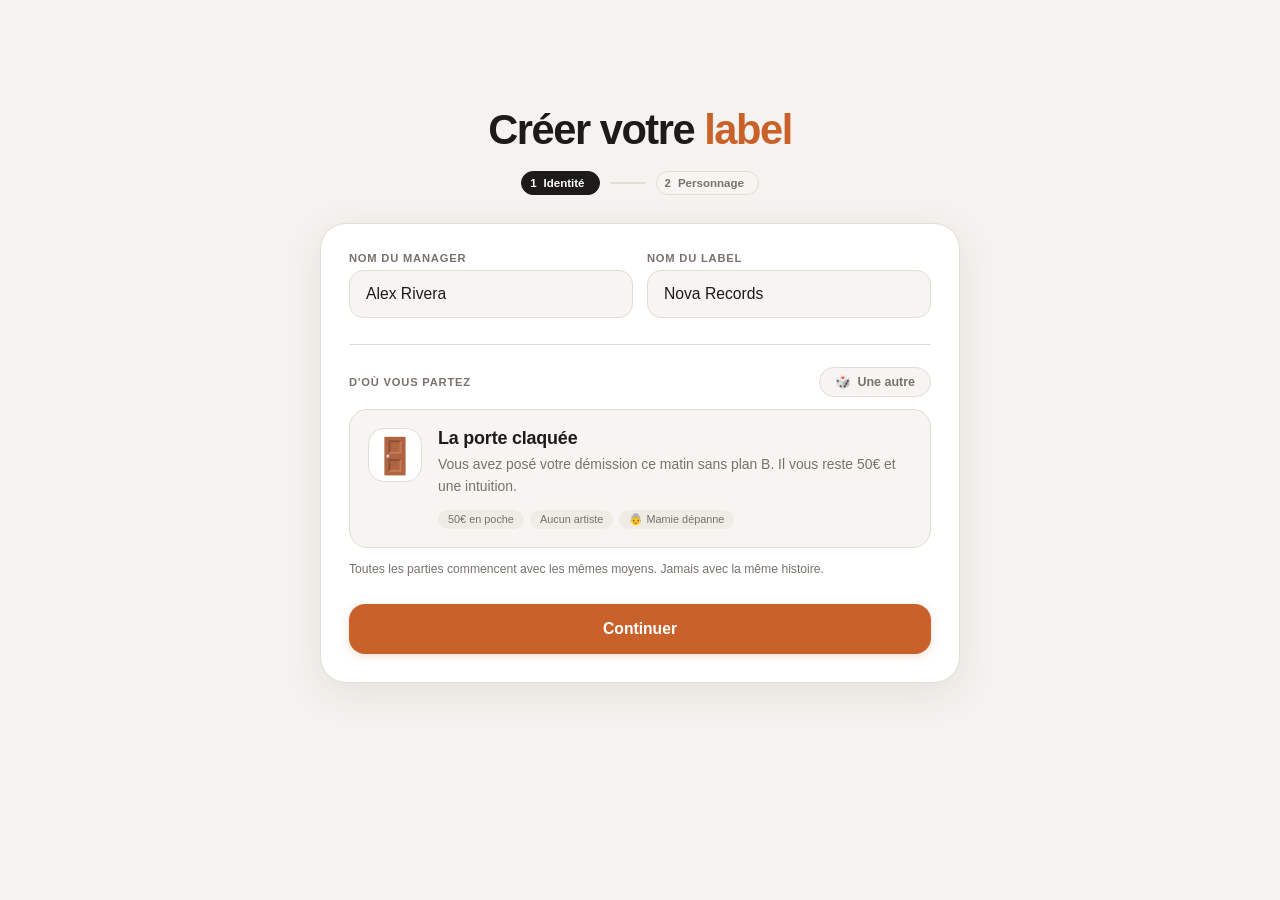
==== _shot.html @ ffe0081c "Melody Tycoon V0.9 - roguelite narratif" ====
<!DOCTYPE html>
<html lang="fr">
<head>
<meta charset="UTF-8">
<title>Melody Tycoon — capture</title>
<link rel="stylesheet" href="style.css">
</head>
<body>
<div id="app"></div>
<div class="roll-bg" id="rollBg"><div class="roll-card"><div class="roll-label" id="rollLabel"></div><div class="roll-emoji" id="rollEmoji"></div><div class="roll-result" id="rollResult"></div></div></div>
<script type="module">
/* Page utilitaire de capture d'ecran : ?s=profile / ?s=look / ?s=game / ?s=home,
   &theme=light|dark, &open=profilePanel|mamiePanel (ouvre une pop-up une
   fois la partie lancee). Sert uniquement a regarder le rendu, pas au jeu. */
const q = new URLSearchParams(location.search);
const { initData } = await import("./js/data.js");
const S = await import("./js/state.js");
const R = await import("./js/render.js");
const { initDispatch } = await import("./js/dispatch.js");
await initData();
S.resetState(); S.patchState();
initDispatch();
S.state.ui.themeMode = q.get("theme") || "light";
S.state.managerName = q.get("m") || "Alex Rivera";
S.state.label = q.get("l") || "Nova Records";
const ecran = q.get("s") || "profile";
if(ecran === "game"){
  S.state.startId = "zero";
  S.startGame();
}
else S.state.screen = ecran;

if(q.get("mandat")){
  const M = await import("./js/engine/mandate.js");
  S.state.chapter = 5;
  M.ouvrirMandat(q.get("mandat"));
}
const open = q.get("open");
if(open === "profilePanel") S.state.profilePanelOpen = true;
if(open === "mamiePanel") S.state.mamie.panelOpen = true;

R.safeRender();

/* Le rendu est asynchrone (imports + fetch des JSON), donc une capture
   directe part avant qu'il y ait quoi que ce soit à l'écran. On écrit
   plutôt un instantané statique, que l'on capture ensuite tranquillement. */
const theme = q.get("theme") || "light";
const snap = `<!DOCTYPE html><html lang="fr" data-theme="${theme}"><head><meta charset="UTF-8">
<title>capture</title><link rel="stylesheet" href="style.css"></head><body>
${document.getElementById("app").outerHTML}
</body></html>`;
fetch("/snap?name=" + encodeURIComponent(q.get("n") || (ecran + "_" + theme)),
      {method:"POST", body:snap});
</script>
</body>
</html>
---- style.css ----
/* ============================================================
   MELODY TYCOON — DA crème et gris, typo nette, grands arrondis.
   Le mode clair est la base : c'est lui la référence visuelle. Le
   mode sombre en est dérivé (mêmes rôles, mêmes contrastes), pas
   l'inverse.

   Trois états de thème :
   - aucun attribut sur <html>  → suit la préférence système
   - data-theme="light"         → clair forcé
   - data-theme="dark"          → sombre forcé
   Chaque couleur est définie une première fois sur :root nu, donc
   aucune ne dépend uniquement d'un bloc média.
============================================================ */
:root{
  --bg:#f5f3ef;--bg2:#eceae4;--panel:#ffffff;--panel2:#f7f5f1;
  --accent:#c9622a;--accent2:#e08a4e;
  --text:#1d1b19;--sub:#77726c;--border:#e2ded6;
  --good:#2f7d4f;--bad:#c0392b;--warn:#b07407;--pve:#7c4fbd;
  --chip:#efece6;--shadow:rgba(60,50,40,.09);--on-accent:#ffffff;
  --radius:18px;--radius-sm:12px;--radius-lg:26px;
}

/* Sombre dérivé de la même palette : mêmes rôles, contrastes inversés. */
@media (prefers-color-scheme: dark){
  :root:not([data-theme="light"]){
    --bg:#141311;--bg2:#1b1a17;--panel:#201e1b;--panel2:#282521;
    --accent:#e0854a;--accent2:#f0a877;
    --text:#f2efe9;--sub:#a39c93;--border:#37332e;
    --good:#5cc98a;--bad:#f0736a;--warn:#e0a94a;--pve:#b18ae0;
    --chip:#2c2925;--shadow:rgba(0,0,0,.45);--on-accent:#1a1512;
  }
}
/* Bascule manuelle : elle doit gagner dans les deux sens. */
:root[data-theme="dark"]{
  --bg:#141311;--bg2:#1b1a17;--panel:#201e1b;--panel2:#282521;
  --accent:#e0854a;--accent2:#f0a877;
  --text:#f2efe9;--sub:#a39c93;--border:#37332e;
  --good:#5cc98a;--bad:#f0736a;--warn:#e0a94a;--pve:#b18ae0;
  --chip:#2c2925;--shadow:rgba(0,0,0,.45);--on-accent:#1a1512;
}

*{margin:0;padding:0;box-sizing:border-box}
body{
  font-family:-apple-system,BlinkMacSystemFont,"SF Pro Text","Segoe UI",Roboto,Helvetica,Arial,sans-serif;
  -webkit-font-smoothing:antialiased;
  background:var(--bg);
  color:var(--text);min-height:100vh;transition:background .25s,color .25s;
}
#app{max-width:1320px;margin:0 auto;padding:18px;padding-bottom:100px}

@keyframes cardIn{from{opacity:0;transform:translateY(8px)}to{opacity:1;transform:translateY(0)}}
.card{background:var(--panel);border:1px solid var(--border);border-radius:var(--radius);padding:18px;box-shadow:0 4px 18px var(--shadow);animation:cardIn .3s ease}
.center{min-height:92vh;display:flex;flex-direction:column;align-items:center;justify-content:center;gap:16px;text-align:center;position:relative;overflow:hidden}
@keyframes floatNote{0%{transform:translateY(0) rotate(0deg);opacity:.16}50%{opacity:.28}100%{transform:translateY(-120vh) rotate(25deg);opacity:0}}
.float-note{position:absolute;bottom:-10%;font-size:2.4rem;opacity:.18;animation:floatNote linear infinite;pointer-events:none;filter:blur(.2px)}
@keyframes titleGlow{0%,100%{filter:drop-shadow(0 0 8px color-mix(in srgb,var(--accent) 40%,transparent))}50%{filter:drop-shadow(0 0 22px color-mix(in srgb,var(--accent) 60%,transparent))}}
.bigtitle{font-size:3rem;font-weight:800;letter-spacing:-.04em;animation:titleGlow 3.2s ease-in-out infinite}
.bigtitle span{color:var(--accent)}
.subtitle{color:var(--sub);max-width:640px;line-height:1.5;font-size:1.02rem}
.row{display:flex;gap:10px;flex-wrap:wrap;align-items:center}
.spread{display:flex;justify-content:space-between;align-items:center;gap:10px;flex-wrap:wrap}
.grid{display:grid;gap:12px}
.g2{grid-template-columns:repeat(auto-fit,minmax(300px,1fr))}
.g3{grid-template-columns:repeat(auto-fit,minmax(220px,1fr))}
.g4{grid-template-columns:repeat(auto-fit,minmax(160px,1fr))}
h2{font-size:1.05rem;margin-bottom:10px;font-weight:800;letter-spacing:-.01em}
h3{font-size:.76rem;color:var(--sub);text-transform:uppercase;letter-spacing:.08em;margin-bottom:6px;font-weight:700}
.muted{color:var(--sub)}
.small{font-size:.82rem}
.tiny{font-size:.7rem}
.good{color:var(--good)}
.bad{color:var(--bad)}
.warn{color:var(--warn)}
.accent{color:var(--accent)}

button{font:inherit;cursor:pointer;border:1px solid var(--border);background:var(--panel2);color:var(--text);border-radius:999px;padding:10px 16px;font-weight:700;transition:transform .12s,background .15s,border-color .15s,box-shadow .15s}
button:hover:not(:disabled){transform:translateY(-1px);border-color:color-mix(in srgb,var(--accent) 50%,var(--border))}
button:active:not(:disabled){transform:translateY(0) scale(.96)}
button:disabled{opacity:.38;cursor:not-allowed}
button.primary{background:var(--accent);border-color:transparent;color:var(--on-accent);box-shadow:0 2px 8px color-mix(in srgb,var(--accent) 22%,transparent)}
button.primary:hover:not(:disabled){background:color-mix(in srgb,var(--accent) 88%,var(--text));box-shadow:0 4px 14px color-mix(in srgb,var(--accent) 28%,transparent)}
button.ghost{background:transparent}
button.danger{background:transparent;border-color:var(--bad);color:var(--bad)}
button.pve{background:var(--pve);border-color:transparent;color:#fff}
button.selected{outline:2px solid var(--accent)}
input[type=text],input[type=number],input[type=file],select{width:100%;padding:11px 14px;border-radius:var(--radius-sm);border:1px solid var(--border);background:var(--panel2);color:var(--text);font:inherit}
input[type=text]:focus,input[type=number]:focus,select:focus{outline:2px solid var(--accent)}

/* HUD — vitales du personnage, pas une ligne de tableur */
.hud{display:flex;justify-content:space-between;gap:10px;flex-wrap:wrap;align-items:center;background:var(--panel);border:1px solid var(--border);border-radius:var(--radius);padding:14px 18px;margin-bottom:14px;box-shadow:0 4px 18px var(--shadow)}
.brand{font-weight:900;letter-spacing:-.02em;font-size:1.1rem}
.brand span{color:var(--accent)}
.tier-badge{display:inline-flex;align-items:center;gap:4px;font-size:.7rem;font-weight:800;padding:4px 11px;border-radius:999px;background:color-mix(in srgb,var(--accent) 18%,transparent);color:var(--accent);border:1px solid color-mix(in srgb,var(--accent) 38%,transparent)}
.stats{display:flex;gap:8px;flex-wrap:wrap}
.stat{background:var(--chip);border:1px solid var(--border);border-radius:var(--radius-sm);padding:7px 12px;min-width:80px;transition:transform .15s}
.stat:hover{transform:translateY(-2px)}
.stat .l{font-size:.6rem;color:var(--sub);text-transform:uppercase;letter-spacing:.03em}
.stat .v{font-weight:800;font-size:.94rem}
.hud-alert{background:var(--bad);color:#fff;border:none;padding:7px 12px;border-radius:999px;font-weight:700;animation:pulse 1.6s infinite}
@keyframes pulse{0%,100%{opacity:1}50%{opacity:.62}}
.stat-delta{display:inline-block;font-size:.68rem;font-weight:800;margin-left:4px;animation:deltaPop 2.2s ease forwards}
.stat-delta.good{color:var(--good)}
.stat-delta.bad{color:var(--bad)}
@keyframes deltaPop{0%{opacity:0;transform:translateY(3px)}12%{opacity:1;transform:translateY(0)}75%{opacity:1}100%{opacity:0;transform:translateY(-6px)}}

/* Navigation instinctive : grosses icônes, peu d'entrées */
.subnav{display:flex;gap:6px;flex-wrap:wrap;margin-bottom:12px}
.subnav button{border-radius:999px;padding:7px 14px;font-size:.82rem;position:relative}
.subnav button.active{background:var(--accent);color:var(--on-accent);border-color:transparent}
.badge{position:absolute;top:-5px;right:-5px;background:var(--bad);color:#fff;border-radius:999px;font-size:.6rem;padding:2px 5px;font-weight:800}

.opt{background:var(--panel2);border:1px solid var(--border);border-radius:var(--radius-sm);padding:12px;text-align:left;cursor:pointer;transition:transform .12s,border-color .15s,background .15s}
.opt:hover:not(.locked){transform:translateY(-2px)}
@keyframes optSelectPop{0%{transform:scale(1)}40%{transform:scale(1.035)}100%{transform:scale(1)}}
.opt.selected{animation:optSelectPop .22s ease}
.opt .n{font-weight:700;font-size:.86rem}
.opt .d{font-size:.72rem;color:var(--sub);margin-top:3px}
.opt.selected{border-color:var(--accent);background:color-mix(in srgb,var(--accent) 10%,var(--panel2))}
.opt.locked{opacity:.4;cursor:not-allowed}
.opt-featured{border:2px solid var(--accent);animation:glow 2.4s infinite}

/* Impact preview chips — cœur de la "règle d'or" : pourquoi ce choix change quoi */
.impacts{display:flex;gap:5px;flex-wrap:wrap;margin-top:5px}
.impact-chip{font-size:.64rem;font-weight:800;padding:2px 8px;border-radius:999px;background:var(--chip)}
.impact-chip.pos{color:var(--good)}
.impact-chip.neg{color:var(--bad)}
.impact-chip.risk{color:var(--warn)}

.artist-card{background:var(--panel);border:1px solid var(--border);border-radius:var(--radius-sm);padding:14px;cursor:pointer;transition:.15s}
.artist-card:hover{transform:translateY(-2px);border-color:var(--accent)}
.bar{height:7px;background:var(--chip);border-radius:99px;overflow:hidden;margin-top:3px}
.bar i{display:block;height:100%;background:linear-gradient(90deg,var(--accent),var(--accent2))}
.bar.xp i{background:linear-gradient(90deg,var(--good),var(--accent))}
.bar.moral i{background:linear-gradient(90deg,var(--bad),var(--warn),var(--good))}
.tag{display:inline-block;font-size:.62rem;font-weight:800;padding:2px 8px;border-radius:999px}
.tag.espoir{background:color-mix(in srgb,var(--warn) 18%,transparent);color:var(--warn)}
.tag.valeur{background:color-mix(in srgb,var(--good) 18%,transparent);color:var(--good)}
.tag.star{background:color-mix(in srgb,var(--accent) 18%,transparent);color:var(--accent)}
.pill{display:inline-block;font-size:.68rem;padding:3px 10px;border-radius:999px;background:var(--chip);color:var(--sub)}
.pill.good{color:var(--good)}
.pill.warn{color:var(--warn)}
.pill.bad{color:var(--bad)}
.log{display:flex;flex-direction:column;gap:6px;max-height:360px;overflow:auto}
.log-item{background:var(--panel2);border-left:3px solid var(--border);padding:9px 12px;border-radius:10px;font-size:.8rem}
.log-item.pos{border-color:var(--good)}
.log-item.neg{border-color:var(--bad)}
.log-item.info{border-color:var(--accent)}
.log-day{font-size:.66rem;font-weight:800;color:var(--sub);text-transform:uppercase;letter-spacing:.06em;margin-top:10px;padding-top:6px;border-top:1px dashed var(--border)}
.log-day:first-child{margin-top:0;padding-top:0;border-top:none}
.event{background:var(--panel);border:1px solid var(--border);border-radius:var(--radius-sm);padding:14px;margin-bottom:10px;position:relative;animation:evIn .22s}
@keyframes evIn{from{opacity:0;transform:translateY(8px)}to{opacity:1;transform:translateY(0)}}
.event.imp2{border-color:var(--warn);box-shadow:0 0 0 2px color-mix(in srgb,var(--warn) 14%,transparent)}
.event.imp3{border-color:var(--bad);animation:pulse 1.8s infinite}
.event .t{font-weight:800;margin-bottom:5px;font-size:1rem}
.event .choices{display:flex;flex-direction:column;gap:6px;margin-top:10px}
.event .choices button{text-align:left}
.ev-badge{position:absolute;top:-8px;right:10px;font-size:.62rem;font-weight:800;padding:3px 9px;border-radius:999px}
.ev-badge.normal{background:var(--accent);color:var(--on-accent)}
.ev-badge.important{background:var(--warn);color:var(--on-accent)}
.ev-badge.critical{background:var(--bad);color:#fff}

/* ============================================================
   L'ÉPISODE EN COURS — la pièce centrale de l'écran d'accueil.
   Un seul épisode affiché à la fois : c'est lui que le joueur lit,
   et c'est son choix qui fait avancer le temps d'un chapitre.
============================================================ */
.episode-card{background:var(--panel2);border:1px solid var(--border);border-radius:var(--radius);padding:18px;position:relative;animation:evIn .22s}
.episode-card.imp2{border-color:var(--warn);box-shadow:0 0 0 2px color-mix(in srgb,var(--warn) 14%,transparent)}
.episode-card.imp3{border-color:var(--bad);box-shadow:0 0 0 3px color-mix(in srgb,var(--bad) 16%,transparent)}
.episode-card.push{border:2px solid var(--accent)}
.episode-meta{display:flex;justify-content:space-between;align-items:center;gap:8px;flex-wrap:wrap;font-size:.74rem;font-weight:700;color:var(--sub);text-transform:uppercase;letter-spacing:.04em;margin-bottom:10px}
.episode-card .t{font-weight:800;font-size:1.14rem;line-height:1.3;margin-bottom:6px}
.episode-card .d{color:var(--sub);font-size:.9rem;line-height:1.5}
.episode-card .choices{display:flex;flex-direction:column;gap:8px;margin-top:14px}
.episode-choice{text-align:left;width:100%;padding:13px 16px;border-radius:999px;font-weight:600}

/* Bilan de fin de saison — l'épisode final, façon série. */
.season-modal{max-width:560px;text-align:left}
.season-modal-head{text-align:center;margin-bottom:16px}
.season-grid{display:grid;gap:8px;grid-template-columns:repeat(auto-fit,minmax(140px,1fr))}
.season-stat{background:var(--panel2);border:1px solid var(--border);border-radius:var(--radius-sm);padding:10px 12px}
.season-stat .l{font-size:.7rem;color:var(--sub);text-transform:uppercase;letter-spacing:.04em}
.season-stat .v{font-weight:800;font-size:1.05rem;margin-top:2px}
.gameover-screen .epilogue-icon{filter:grayscale(.3)}

/* Widget beatmakers — fenêtre compacte fermable en bas d'écran, côté gauche */
.beatmaker-drawer{position:fixed;left:16px;bottom:16px;width:280px;max-width:calc(100vw - 32px);background:var(--panel);border:1px solid var(--border);border-radius:var(--radius);box-shadow:0 8px 30px var(--shadow);z-index:70;animation:modalIn .2s ease;overflow:hidden}
.beatmaker-drawer-head{display:flex;justify-content:space-between;align-items:center;padding:10px 14px;font-weight:800;font-size:.82rem;cursor:pointer;background:var(--panel2);border-bottom:1px solid var(--border)}
.beatmaker-drawer-body{max-height:40vh;overflow-y:auto;padding:10px}
.beatmaker-row{background:var(--panel2);border:1px solid var(--border);border-radius:var(--radius-sm);padding:8px 10px;margin-bottom:6px}
.beatmaker-row:last-child{margin-bottom:0}
.beatmaker-reopen{position:fixed;left:16px;bottom:16px;z-index:70;background:var(--panel2);color:var(--text);border:1px solid var(--border);border-radius:999px;padding:11px 18px;font-weight:800;box-shadow:0 6px 20px var(--shadow);animation:reopenPop .25s ease}
@media(max-width:700px){.beatmaker-drawer{left:8px;right:8px;width:auto;bottom:78px}.beatmaker-reopen{left:8px;bottom:78px}}
@keyframes modalBgIn{from{opacity:0}to{opacity:1}}
@keyframes modalIn{from{opacity:0;transform:translateY(10px) scale(.97)}to{opacity:1;transform:translateY(0) scale(1)}}
.modal-bg{position:fixed;inset:0;background:rgba(10,5,10,.6);display:flex;align-items:center;justify-content:center;padding:18px;z-index:60;backdrop-filter:blur(3px);animation:modalBgIn .18s ease}
.modal{background:var(--panel);border:1px solid var(--border);border-radius:var(--radius-lg);max-width:680px;width:100%;max-height:86vh;overflow:auto;padding:22px;animation:modalIn .22s cubic-bezier(.2,.9,.3,1.2);box-shadow:0 12px 40px var(--shadow)}
.divider{height:1px;background:var(--border);margin:14px 0}
.flash-highlight{animation:flashH 1.1s ease 3}
@keyframes flashH{0%,100%{box-shadow:0 0 0 0 transparent}50%{box-shadow:0 0 0 5px color-mix(in srgb,var(--accent) 55%,transparent)}}
.roll-bg{position:fixed;inset:0;background:rgba(10,5,10,.8);display:none;align-items:center;justify-content:center;z-index:120;backdrop-filter:blur(4px)}
.roll-bg.show{display:flex;animation:modalBgIn .15s ease}
@keyframes rollCardIn{from{opacity:0;transform:scale(.85)}to{opacity:1;transform:scale(1)}}
.roll-card{background:var(--panel);border:1px solid var(--border);border-radius:var(--radius-lg);padding:32px 42px;text-align:center;width:340px;box-shadow:0 0 44px color-mix(in srgb,var(--accent) 30%,transparent);animation:rollCardIn .22s cubic-bezier(.2,.9,.3,1.3)}
.roll-label{color:var(--sub);font-size:.9rem;margin-bottom:10px;text-transform:uppercase;letter-spacing:.05em;font-weight:700}
.roll-emoji{font-size:4.2rem;line-height:1;margin:10px 0;display:inline-block}
@keyframes rollSpin{0%{transform:scale(1) rotate(0deg)}50%{transform:scale(1.15) rotate(8deg)}100%{transform:scale(1) rotate(0deg)}}
.roll-emoji.spin{animation:rollSpin .22s ease infinite}
@keyframes rollReveal{0%{transform:scale(.4) rotate(-10deg);opacity:0}60%{transform:scale(1.25) rotate(4deg);opacity:1}100%{transform:scale(1) rotate(0deg);opacity:1}}
.roll-emoji.reveal{animation:rollReveal .38s cubic-bezier(.2,.9,.3,1.4)}
.roll-emoji.reveal.good{filter:drop-shadow(0 0 16px color-mix(in srgb,var(--good) 70%,transparent))}
.roll-emoji.reveal.bad{filter:drop-shadow(0 0 16px color-mix(in srgb,var(--bad) 70%,transparent))}
.roll-result{font-weight:800;font-size:1.05rem;margin-top:8px;animation:cardIn .2s ease}
.roll-result.good{color:var(--good)}
.roll-result.bad{color:var(--bad)}
@keyframes glow{0%,100%{box-shadow:0 0 10px color-mix(in srgb,var(--accent) 22%,transparent)}50%{box-shadow:0 0 22px color-mix(in srgb,var(--accent) 48%,transparent)}}
.objective{display:flex;gap:8px;align-items:center;padding:8px 8px;border-radius:var(--radius-sm);cursor:pointer;font-size:.86rem}
.objective:hover{background:var(--panel2)}
.objective .check{width:18px;height:18px;border-radius:6px;border:1px solid var(--border);display:inline-flex;align-items:center;justify-content:center;font-size:.68rem}
.objective.done{opacity:.55;text-decoration:line-through}
.objective.done .check{background:var(--good);border-color:transparent;color:#fff}
.filter-pills{display:flex;gap:6px;flex-wrap:wrap;margin-bottom:10px}
.filter-pills button{border-radius:999px;padding:6px 12px;font-size:.72rem}
.filter-pills button.active{background:var(--accent);color:var(--on-accent);border-color:transparent}
.pager{display:flex;gap:4px;flex-wrap:wrap;align-items:center;justify-content:center;margin-top:12px}
.pager button{min-width:32px;padding:6px 9px;font-size:.74rem}
.pager button.active{background:var(--accent);color:var(--on-accent);border-color:transparent}
.pager-dots{color:var(--sub);font-size:.8rem;padding:0 2px}
.nego-phrase{font-style:italic;color:var(--accent);background:var(--panel2);border-left:3px solid var(--accent);padding:11px;border-radius:var(--radius-sm);margin:10px 0;font-size:.9rem}
.release-trend.up{color:var(--good)}
.release-trend.stable{color:var(--warn)}
.release-trend.down{color:var(--bad)}
.error-box{padding:20px;color:var(--bad);font-family:monospace;white-space:pre-wrap;font-size:.9rem}

/* Cashflow chart */
.cashchart{display:flex;flex-direction:column;margin-top:10px}
.cashchart-top{display:flex;align-items:flex-end;gap:3px;height:40px}
.cashchart-bot{display:flex;align-items:flex-start;gap:3px;height:40px}
.cashchart-mid{height:1px;background:var(--border);margin:2px 0}
.cashbar{flex:1;min-width:4px;border-radius:4px 4px 0 0}
.cashchart-bot .cashbar{border-radius:0 0 4px 4px}
.cashbar.good{background:var(--good)}
.cashbar.bad{background:var(--bad)}
.cashbar.empty{background:transparent}

/* PvE / Rivalité */
.locked-panel{text-align:center;padding:44px 20px;border:2px dashed var(--border);border-radius:var(--radius)}
.locked-panel .lockicon{font-size:2.6rem;margin-bottom:10px}
.progress-locks{display:flex;flex-direction:column;gap:8px;max-width:420px;margin:14px auto 0;text-align:left}
.lock-req{display:flex;justify-content:space-between;align-items:center;background:var(--panel2);border-radius:var(--radius-sm);padding:9px 13px;font-size:.82rem}
.lock-req .ok{color:var(--good);font-weight:800}
.lock-req .ko{color:var(--bad);font-weight:800}
.leaderboard{display:flex;flex-direction:column;gap:6px}
.lb-row{display:flex;align-items:center;gap:10px;background:var(--panel2);border-radius:var(--radius-sm);padding:9px 13px;border:1px solid var(--border)}
.lb-row.me{border-color:var(--accent);background:color-mix(in srgb,var(--accent) 8%,var(--panel2))}
.lb-rank{font-weight:800;width:22px;text-align:center;color:var(--sub)}
.lb-row.me .lb-rank{color:var(--accent)}
.lb-name{flex:1;font-weight:700}
.lb-score{font-weight:800}
.rival-card{background:var(--panel);border:1px solid var(--border);border-radius:var(--radius-sm);padding:15px}
.aggro-bar i{background:linear-gradient(90deg,var(--warn),var(--bad))}

/* Événement rare de sortie : fusée qui décolle / s'écrase + tremblement d'écran */
.rocket-fx{position:fixed;top:50%;left:50%;font-size:6rem;z-index:150;pointer-events:none;opacity:0;transform:translate(-50%,-50%)}
.rocket-fx.boost{animation:rocketBoost 1.3s ease forwards}
.rocket-fx.crash{animation:rocketCrash 1.3s ease forwards}
@keyframes rocketBoost{0%{opacity:0;transform:translate(-50%,40vh) scale(.5)}25%{opacity:1}100%{opacity:0;transform:translate(-50%,-60vh) scale(1.3)}}
@keyframes rocketCrash{0%{opacity:0;transform:translate(-50%,-60vh) scale(1.3) rotate(0deg)}35%{opacity:1}100%{opacity:0;transform:translate(-50%,40vh) scale(1) rotate(45deg)}}
@keyframes screenShake{0%,100%{transform:translate(0,0)}10%{transform:translate(-6px,-3px)}20%{transform:translate(6px,3px)}30%{transform:translate(-5px,4px)}40%{transform:translate(5px,-4px)}50%{transform:translate(-4px,2px)}60%{transform:translate(4px,-2px)}70%{transform:translate(-3px,2px)}80%{transform:translate(3px,-2px)}90%{transform:translate(-2px,1px)}}
body.screen-shake{animation:screenShake .5s ease}

/* Mini courbe des streams de la sortie (7 derniers jours) */
.release-chart{display:flex;align-items:flex-end;gap:2px;height:34px;margin-top:6px}
.release-chart .rbar{flex:1;min-width:3px;border-radius:3px 3px 0 0;background:var(--accent)}

/* Personnage, équipe compacte, relations */
.relations-list{display:flex;flex-direction:column;gap:2px}

/* Avatar upload (création du look) */

/* Épilogue / retraite */
.epilogue-screen .epilogue-icon{font-size:3.4rem;filter:drop-shadow(0 0 20px color-mix(in srgb,var(--accent) 45%,transparent))}
.epilogue-stats{display:grid;grid-template-columns:repeat(auto-fit,minmax(150px,1fr));gap:10px;width:100%;max-width:760px;margin-top:8px}
.epilogue-stat{background:var(--panel);border:1px solid var(--border);border-radius:var(--radius-sm);padding:14px}
.epilogue-stat .v{font-weight:800;font-size:1.1rem}
.epilogue-stat .l{font-size:.7rem;color:var(--sub);margin-top:4px}
.epilogue-flavor{max-width:640px;line-height:1.6;color:var(--text);font-size:1rem;font-style:italic;margin:6px 0}

/* Passe DA : bandeau diagonal sur les cartes clés, marque plus graphique */
h2{position:relative;padding-left:11px;border-left:4px solid var(--accent)}

@media(max-width:700px){.bigtitle{font-size:2.2rem}.nav button .ic{font-size:1.2rem}}

/* Mamie Huguette — joker activable depuis la barre du haut. */
.mamie-ready{border-color:var(--good);color:var(--good);font-weight:800}
.mamie-modal{max-width:460px}

/* Profil du joueur — ouvert depuis la carte profil de la barre du haut. */
.profile-modal{max-width:440px}
.profile-modal-head{display:flex;align-items:center;gap:14px;margin-top:14px}
.profile-modal-avatar{width:64px;height:64px;border-radius:50%;object-fit:cover;flex:none}
.profile-modal-avatar.fallback{display:flex;align-items:center;justify-content:center;background:var(--chip);font-size:1.7rem}
.profile-modal-name{font-weight:800;font-size:1.1rem;letter-spacing:-.01em}

/* Carte Mamie de la colonne de droite — sa vraie vitrine, plus visible
   qu'une simple icône dans la barre du haut. */
.mamie-card{cursor:pointer;transition:border-color .15s,transform .12s}
.mamie-card:hover{border-color:var(--accent);transform:translateY(-1px)}
.mamie-card-head{display:flex;align-items:center;gap:10px}
.mamie-card-icon{width:38px;height:38px;border-radius:50%;flex:none;display:flex;align-items:center;justify-content:center;font-size:1.15rem;background:var(--chip)}
.mamie-card-icon.ready{background:color-mix(in srgb,var(--good) 20%,var(--chip))}
.mamie-card-name{font-weight:800;font-size:.92rem}


/* Sous-onglet Sorties — la discographie complete du label. */
.release-marquee{border-color:var(--accent);box-shadow:0 0 0 1px color-mix(in srgb,var(--accent) 20%,transparent)}
.review-line{margin:3px 0;line-height:1.45}
.review-line.social{opacity:.85;font-style:italic}
.pill.muted{opacity:.6}

/* ============================================================
   MIX FINAL — le seul geste manuel du joueur sur un projet.
   Une barre, un curseur qui va-et-vient, une zone a viser.
============================================================ */
.mixqte-bg{position:fixed;inset:0;background:rgba(10,5,10,.72);display:flex;align-items:center;justify-content:center;z-index:90;backdrop-filter:blur(4px);animation:modalBgIn .18s ease;padding:18px}
.mixqte-bg.out{opacity:0;transition:opacity .2s ease}
.mixqte-card{background:var(--panel);border:1px solid var(--border);border-radius:var(--radius-lg);padding:26px;max-width:520px;width:100%;text-align:center;box-shadow:0 14px 50px var(--shadow);animation:modalIn .22s cubic-bezier(.2,.9,.3,1.2)}
.mixqte-title{font-weight:800;font-size:1.3rem;margin-bottom:6px}
.mixqte-sub{color:var(--sub);font-size:.86rem;line-height:1.5;margin-bottom:20px}
.mixqte-bar{position:relative;height:52px;background:var(--panel2);border:1px solid var(--border);border-radius:var(--radius-sm);overflow:hidden;cursor:pointer;user-select:none}
.mixqte-zone{position:absolute;top:0;bottom:0}
.mixqte-zone.correct{background:color-mix(in srgb,var(--warn) 24%,transparent)}
.mixqte-zone.parfait{background:color-mix(in srgb,var(--good) 38%,transparent)}
.mixqte-cursor{position:absolute;top:4px;bottom:4px;width:5px;margin-left:-2px;border-radius:3px;background:var(--text);box-shadow:0 0 10px var(--text);transition:background .12s,box-shadow .12s}
.mixqte-cursor.hit-parfait{background:var(--good);box-shadow:0 0 18px var(--good);width:9px}
.mixqte-cursor.hit-correct{background:var(--warn);box-shadow:0 0 14px var(--warn);width:7px}
.mixqte-cursor.hit-rate{background:var(--bad);box-shadow:0 0 14px var(--bad)}
.mixqte-tries{display:flex;gap:8px;justify-content:center;margin-top:16px}
.mixqte-dot{width:12px;height:12px;border-radius:50%;background:var(--chip);border:1px solid var(--border)}
.mixqte-dot.parfait{background:var(--good);border-color:var(--good)}
.mixqte-dot.correct{background:var(--warn);border-color:var(--warn)}
.mixqte-dot.rate{background:var(--bad);border-color:var(--bad)}
.mixqte-result{margin-top:14px;min-height:44px;opacity:0;transition:opacity .2s ease;font-size:1.05rem}
.mixqte-result.show{opacity:1}
.mixqte-result.good{color:var(--good)}
.mixqte-result.bad{color:var(--bad)}
.mixqte-skip{margin-top:16px;opacity:.6}
.mixqte-skip:hover{opacity:1}

/* ============================================================
   BARRE DU HAUT — logo a gauche, navigation au centre, profil a droite.
============================================================ */
.topbar{display:flex;align-items:center;gap:16px;padding:10px 18px;background:var(--panel);border:1px solid var(--border);border-radius:var(--radius);margin-bottom:16px;flex-wrap:wrap;box-shadow:0 2px 10px var(--shadow)}
.topbar-brand{display:flex;flex-direction:column;min-width:0}
.topbar-brand .logo{font-weight:900;letter-spacing:.02em;font-size:1.02rem;color:var(--accent);line-height:1.1;white-space:nowrap}
.topbar-brand .logo b{color:var(--text);font-weight:900}
.topbar-brand .label-name{font-size:.72rem;color:var(--sub);white-space:nowrap;overflow:hidden;text-overflow:ellipsis;max-width:180px}

.topnav{display:flex;gap:4px;flex:1;justify-content:center;flex-wrap:wrap}
.topnav button{position:relative;display:flex;align-items:center;gap:7px;padding:9px 18px;border-radius:999px;font-weight:700;font-size:.86rem;background:transparent;border:1px solid transparent;color:var(--sub)}
.topnav button:hover{background:var(--panel2);color:var(--text)}
.topnav button.active{background:var(--text);color:var(--panel);border-color:var(--text)}
.topnav button.locked{opacity:.5}
.topnav .ic{font-size:1rem}
.topnav .lock{font-size:.7rem;margin-left:2px}
.topnav .badge{position:static;margin-left:4px;background:var(--accent);color:#fff;border-radius:999px;padding:1px 7px;font-size:.66rem;font-weight:800}

.topbar-side{display:flex;align-items:center;gap:6px;flex-wrap:wrap}
.icon-btn{position:relative;padding:8px 11px;border-radius:999px;background:var(--panel2);border:1px solid var(--border);font-size:.95rem;line-height:1}
.icon-btn:hover{border-color:var(--accent)}
.icon-btn.admin{background:var(--pve);border-color:transparent}
.icon-btn .dot{position:absolute;top:4px;right:4px;width:7px;height:7px;border-radius:50%;background:var(--good)}
.icon-btn.mamie-ready{border-color:var(--good)}
.topbar-profile{display:flex;align-items:center;gap:9px;padding:5px 12px 5px 5px;border-radius:999px;background:var(--panel2);border:1px solid var(--border);cursor:pointer;transition:border-color .15s,transform .12s}
.topbar-profile:hover{border-color:var(--accent);transform:translateY(-1px)}
.topbar-avatar{width:34px;height:34px;border-radius:50%;object-fit:cover;flex:none}
.topbar-avatar.fallback{display:flex;align-items:center;justify-content:center;background:var(--chip);font-size:1.05rem}
.topbar-id{display:flex;flex-direction:column;line-height:1.25;min-width:0}
.topbar-id b{font-size:.82rem;white-space:nowrap;overflow:hidden;text-overflow:ellipsis;max-width:130px}

/* ============================================================
   ACCUEIL 3 COLONNES — finances / arc narratif / suivi.
   Les autres ecrans (Label, Rivalite, Finance) restent pleine largeur.
============================================================ */
.home3{display:grid;grid-template-columns:290px minmax(0,1fr) 290px;gap:16px;align-items:start}
.home3 .col{display:flex;flex-direction:column;gap:12px;min-width:0}
.col-story{gap:0}

.panel{background:var(--panel);border:1px solid var(--border);border-radius:var(--radius);padding:15px}
.panel-label{font-size:.68rem;font-weight:800;text-transform:uppercase;letter-spacing:.07em;color:var(--sub);margin-bottom:9px}
.panel-journal .log{max-height:240px}

.big-money{font-size:1.85rem;font-weight:900;letter-spacing:-.02em;line-height:1.1}
.big-money.bad{color:var(--bad)}
.side-stat{display:flex;justify-content:space-between;align-items:center;gap:8px;padding:5px 0;border-bottom:1px solid var(--border);font-size:.82rem}
.side-stat:last-child{border-bottom:none}
.side-stat .l{color:var(--sub)}
.side-stat .v{font-weight:800}

.story-head{display:flex;justify-content:space-between;align-items:flex-end;gap:12px;margin-bottom:12px;flex-wrap:wrap}
.story-season{font-weight:900;font-size:1.05rem;letter-spacing:-.01em}
.story-progress{display:flex;flex-direction:column;align-items:flex-end;gap:3px;min-width:150px}
.story-progress .bar{width:150px}
.bar.thin{height:5px}

.prod-strip{padding:9px 0;border-bottom:1px solid var(--border)}
.prod-strip:last-of-type{border-bottom:none}

.alerte{font-size:.79rem;line-height:1.4;padding:8px 10px;border-radius:var(--radius-sm);border:1px solid var(--border);margin-bottom:6px;background:var(--panel2)}
.alerte:last-child{margin-bottom:0}
.alerte.warn{border-color:var(--warn);color:var(--warn)}
.alerte.bad{border-color:var(--bad);color:var(--bad)}

/* Bouton Retraite : present, mais discret. C'est le joueur qui choisit sa fin. */
.retire-link{width:100%;padding:10px;border-radius:var(--radius-sm);background:transparent;border:1px dashed var(--border);color:var(--sub);font-size:.79rem;font-weight:600}
.retire-link:hover{border-color:var(--accent);color:var(--accent);border-style:solid}

@media(max-width:1100px){
  .home3{grid-template-columns:minmax(0,1fr)}
  .col-story{order:-1}
  .topnav{order:3;flex-basis:100%;justify-content:flex-start}
}

/* ============================================================
   PARCOURS DE CREATION — deux etapes, plein ecran, respire.
   Meme langage visuel que le reste (creme/gris, grands arrondis),
   mais plus grand et plus centre : c'est le premier ecran du jeu.
============================================================ */
.onboard{max-width:640px;margin:0 auto;padding:32px 0 48px;animation:cardIn .35s ease;
  /* #app ajoute 18px en haut et 100px en bas : on les retire pour que le
     parcours tienne dans l'ecran sans faire apparaitre d'ascenseur. */
  min-height:calc(100vh - 130px);display:flex;flex-direction:column;justify-content:center}
.onboard-head{text-align:center;margin-bottom:28px}
.onboard-title{font-size:2.6rem;font-weight:900;letter-spacing:-.035em;line-height:1.1}
.onboard-title span{color:var(--accent)}

/* Le mot "label" du titre cache le mode admin : dix appuis dessus.
   Aucun indice visuel — juste un curseur qui ne trahit rien. */
.secret-tap{cursor:default;-webkit-user-select:none;user-select:none}

.onboard-steps{display:flex;align-items:center;justify-content:center;gap:10px;margin-top:18px}
.ostep{display:flex;align-items:center;gap:7px;font-size:.72rem;font-weight:800;color:var(--sub);
  background:var(--panel2);border:1px solid var(--border);border-radius:999px;padding:5px 14px 5px 8px}
.ostep i{font-style:normal;font-weight:600}
.ostep.on{background:var(--text);color:var(--panel);border-color:var(--text)}
.ostep.done{cursor:pointer;border-color:var(--accent);color:var(--accent)}
.ostep.done:hover{background:color-mix(in srgb,var(--accent) 10%,transparent)}
.ostep-line{width:36px;height:2px;background:var(--border);border-radius:2px}
.ostep-line.on{background:var(--accent)}

.onboard-card{background:var(--panel);border:1px solid var(--border);border-radius:var(--radius-lg);
  padding:28px;box-shadow:0 10px 40px var(--shadow)}

.ofield-row{display:grid;gap:14px;grid-template-columns:repeat(auto-fit,minmax(220px,1fr))}
.ofield{display:block}
.ofield-label{display:block;font-size:.7rem;font-weight:800;text-transform:uppercase;
  letter-spacing:.07em;color:var(--sub);margin-bottom:6px}
.ofield input[type=text]{padding:14px 16px;border-radius:14px;font-size:.98rem;background:var(--panel2)}
.ofield input[type=text]::placeholder{color:var(--sub);opacity:.55}
.ofield-msg{margin-top:12px;font-size:.8rem;color:var(--bad)}

.osection{margin-top:26px;padding-top:22px;border-top:1px solid var(--border)}
.osection-head{display:flex;justify-content:space-between;align-items:center;margin-bottom:12px;gap:10px}
.osection-label{font-size:.7rem;font-weight:800;text-transform:uppercase;letter-spacing:.07em;color:var(--sub)}
.osection-note{margin-top:12px;font-size:.76rem;color:var(--sub);line-height:1.5}
.reroll{display:inline-flex;align-items:center;gap:6px;padding:8px 15px;border-radius:999px;font-size:.78rem;font-weight:700;line-height:1;background:var(--panel2);border:1px solid var(--border);color:var(--sub)}
.reroll::after{content:"Une autre"}
.reroll:hover:not(:disabled){color:var(--accent);border-color:var(--accent)}
.reroll:hover:not(:disabled) .de{display:inline-block;transform:rotate(-20deg)}

/* Le point de depart : la carte qui raconte d'ou vient le joueur. */
.start-hero{display:flex;gap:16px;align-items:flex-start;background:var(--panel2);
  border:1px solid var(--border);border-radius:var(--radius);padding:18px;animation:cardIn .28s ease}
.start-hero.admin{border-color:var(--pve);background:color-mix(in srgb,var(--pve) 8%,var(--panel2))}
.start-hero-icon{font-size:2.2rem;line-height:1;flex:none;width:54px;height:54px;display:flex;
  align-items:center;justify-content:center;background:var(--panel);border:1px solid var(--border);border-radius:16px}
.start-hero-body{min-width:0;flex:1}
.start-hero-name{font-weight:800;font-size:1.12rem;letter-spacing:-.01em}
.start-hero-desc{color:var(--sub);font-size:.87rem;line-height:1.55;margin-top:5px}
.start-hero-pills{display:flex;gap:6px;flex-wrap:wrap;margin-top:12px}
.pill.pve{background:color-mix(in srgb,var(--pve) 18%,transparent);color:var(--pve);
  border-color:color-mix(in srgb,var(--pve) 40%,transparent)}

.obtn{width:100%;margin-top:26px;padding:15px;font-size:.98rem;border-radius:16px}
.obtn-row{display:flex;gap:10px;margin-top:26px;align-items:center}
.obtn-row .ghost{padding:15px 22px;border-radius:16px}
.obtn-row .obtn{margin-top:0;flex:1}

/* Photo de profil : une vraie zone de depot, pas un champ fichier brut. */
.avatar-block{display:flex;gap:20px;align-items:center;flex-wrap:wrap}
.avatar-drop{position:relative;width:132px;height:132px;flex:none;border-radius:26px;cursor:pointer;
  display:flex;flex-direction:column;align-items:center;justify-content:center;gap:5px;overflow:hidden;
  background:var(--panel2);border:2px dashed var(--border);transition:border-color .15s,transform .12s}
.avatar-drop:hover{border-color:var(--accent);transform:translateY(-2px)}
.avatar-drop.filled{border-style:solid;border-color:var(--border)}
.avatar-drop img{width:100%;height:100%;object-fit:cover}
.avatar-drop input[type=file]{position:absolute;inset:0;opacity:0;cursor:pointer;width:100%;height:100%;padding:0;border:none}
.avatar-drop-icon{font-size:2.6rem;line-height:1}
.avatar-drop-txt{font-size:.7rem;font-weight:700;color:var(--sub);text-align:center;line-height:1.3}
.avatar-side{flex:1;min-width:180px}
.avatar-side-title{font-weight:800;font-size:.92rem;margin-bottom:4px}

@media(max-width:560px){
  .onboard{padding:26px 0 40px}
  .onboard-title{font-size:2rem}
  .onboard-card{padding:20px}
  .ostep i{display:none}
}

/* ============================================================
   MANDAT — l'injonction avec compte à rebours, en tête de la
   colonne narrative. Volontairement plus contrasté qu'un panneau
   ordinaire : c'est la seule chose de l'écran qui a une échéance.
============================================================ */
.mandat{
  border:1px solid var(--accent);
  border-left:4px solid var(--accent);
  background:var(--panel2);
  border-radius:var(--radius);
  padding:14px 16px;
  margin-bottom:14px;
}
.mandat.urgent{
  border-color:var(--bad);
  border-left-color:var(--bad);
  animation:mandatPulse 2.4s ease-in-out infinite;
}
@keyframes mandatPulse{
  0%,100%{ box-shadow:0 0 0 0 transparent; }
  50%    { box-shadow:0 0 0 3px color-mix(in srgb, var(--bad) 18%, transparent); }
}
.mandat-tag{
  font-size:.72rem; font-weight:700; letter-spacing:.06em;
  text-transform:uppercase; color:var(--accent);
}
.mandat.urgent .mandat-tag{ color:var(--bad); }
.mandat-compte{
  font-size:.72rem; font-weight:700;
  color:var(--sub);
  font-variant-numeric:tabular-nums;
}
.mandat-compte.bad{ color:var(--bad); }
.mandat-titre{ font-weight:700; margin:8px 0 4px; }
.mandat-texte{ font-size:.9rem; color:var(--sub); line-height:1.5; }
.mandat-cta{ margin-top:12px; width:100%; }

/* Le mouvement gêne plus qu'il n'aide quand on l'a désactivé au système. */
@media (prefers-reduced-motion: reduce){
  .mandat.urgent{ animation:none; box-shadow:0 0 0 2px color-mix(in srgb, var(--bad) 25%, transparent); }
}
---- style.css ----
/* ============================================================
   MELODY TYCOON — DA crème et gris, typo nette, grands arrondis.
   Le mode clair est la base : c'est lui la référence visuelle. Le
   mode sombre en est dérivé (mêmes rôles, mêmes contrastes), pas
   l'inverse.

   Trois états de thème :
   - aucun attribut sur <html>  → suit la préférence système
   - data-theme="light"         → clair forcé
   - data-theme="dark"          → sombre forcé
   Chaque couleur est définie une première fois sur :root nu, donc
   aucune ne dépend uniquement d'un bloc média.
============================================================ */
:root{
  --bg:#f5f3ef;--bg2:#eceae4;--panel:#ffffff;--panel2:#f7f5f1;
  --accent:#c9622a;--accent2:#e08a4e;
  --text:#1d1b19;--sub:#77726c;--border:#e2ded6;
  --good:#2f7d4f;--bad:#c0392b;--warn:#b07407;--pve:#7c4fbd;
  --chip:#efece6;--shadow:rgba(60,50,40,.09);--on-accent:#ffffff;
  --radius:18px;--radius-sm:12px;--radius-lg:26px;
}

/* Sombre dérivé de la même palette : mêmes rôles, contrastes inversés. */
@media (prefers-color-scheme: dark){
  :root:not([data-theme="light"]){
    --bg:#141311;--bg2:#1b1a17;--panel:#201e1b;--panel2:#282521;
    --accent:#e0854a;--accent2:#f0a877;
    --text:#f2efe9;--sub:#a39c93;--border:#37332e;
    --good:#5cc98a;--bad:#f0736a;--warn:#e0a94a;--pve:#b18ae0;
    --chip:#2c2925;--shadow:rgba(0,0,0,.45);--on-accent:#1a1512;
  }
}
/* Bascule manuelle : elle doit gagner dans les deux sens. */
:root[data-theme="dark"]{
  --bg:#141311;--bg2:#1b1a17;--panel:#201e1b;--panel2:#282521;
  --accent:#e0854a;--accent2:#f0a877;
  --text:#f2efe9;--sub:#a39c93;--border:#37332e;
  --good:#5cc98a;--bad:#f0736a;--warn:#e0a94a;--pve:#b18ae0;
  --chip:#2c2925;--shadow:rgba(0,0,0,.45);--on-accent:#1a1512;
}

*{margin:0;padding:0;box-sizing:border-box}
body{
  font-family:-apple-system,BlinkMacSystemFont,"SF Pro Text","Segoe UI",Roboto,Helvetica,Arial,sans-serif;
  -webkit-font-smoothing:antialiased;
  background:var(--bg);
  color:var(--text);min-height:100vh;transition:background .25s,color .25s;
}
#app{max-width:1320px;margin:0 auto;padding:18px;padding-bottom:100px}

@keyframes cardIn{from{opacity:0;transform:translateY(8px)}to{opacity:1;transform:translateY(0)}}
.card{background:var(--panel);border:1px solid var(--border);border-radius:var(--radius);padding:18px;box-shadow:0 4px 18px var(--shadow);animation:cardIn .3s ease}
.center{min-height:92vh;display:flex;flex-direction:column;align-items:center;justify-content:center;gap:16px;text-align:center;position:relative;overflow:hidden}
@keyframes floatNote{0%{transform:translateY(0) rotate(0deg);opacity:.16}50%{opacity:.28}100%{transform:translateY(-120vh) rotate(25deg);opacity:0}}
.float-note{position:absolute;bottom:-10%;font-size:2.4rem;opacity:.18;animation:floatNote linear infinite;pointer-events:none;filter:blur(.2px)}
@keyframes titleGlow{0%,100%{filter:drop-shadow(0 0 8px color-mix(in srgb,var(--accent) 40%,transparent))}50%{filter:drop-shadow(0 0 22px color-mix(in srgb,var(--accent) 60%,transparent))}}
.bigtitle{font-size:3rem;font-weight:800;letter-spacing:-.04em;animation:titleGlow 3.2s ease-in-out infinite}
.bigtitle span{color:var(--accent)}
.subtitle{color:var(--sub);max-width:640px;line-height:1.5;font-size:1.02rem}
.row{display:flex;gap:10px;flex-wrap:wrap;align-items:center}
.spread{display:flex;justify-content:space-between;align-items:center;gap:10px;flex-wrap:wrap}
.grid{display:grid;gap:12px}
.g2{grid-template-columns:repeat(auto-fit,minmax(300px,1fr))}
.g3{grid-template-columns:repeat(auto-fit,minmax(220px,1fr))}
.g4{grid-template-columns:repeat(auto-fit,minmax(160px,1fr))}
h2{font-size:1.05rem;margin-bottom:10px;font-weight:800;letter-spacing:-.01em}
h3{font-size:.76rem;color:var(--sub);text-transform:uppercase;letter-spacing:.08em;margin-bottom:6px;font-weight:700}
.muted{color:var(--sub)}
.small{font-size:.82rem}
.tiny{font-size:.7rem}
.good{color:var(--good)}
.bad{color:var(--bad)}
.warn{color:var(--warn)}
.accent{color:var(--accent)}

button{font:inherit;cursor:pointer;border:1px solid var(--border);background:var(--panel2);color:var(--text);border-radius:999px;padding:10px 16px;font-weight:700;transition:transform .12s,background .15s,border-color .15s,box-shadow .15s}
button:hover:not(:disabled){transform:translateY(-1px);border-color:color-mix(in srgb,var(--accent) 50%,var(--border))}
button:active:not(:disabled){transform:translateY(0) scale(.96)}
button:disabled{opacity:.38;cursor:not-allowed}
button.primary{background:var(--accent);border-color:transparent;color:var(--on-accent);box-shadow:0 2px 8px color-mix(in srgb,var(--accent) 22%,transparent)}
button.primary:hover:not(:disabled){background:color-mix(in srgb,var(--accent) 88%,var(--text));box-shadow:0 4px 14px color-mix(in srgb,var(--accent) 28%,transparent)}
button.ghost{background:transparent}
button.danger{background:transparent;border-color:var(--bad);color:var(--bad)}
button.pve{background:var(--pve);border-color:transparent;color:#fff}
button.selected{outline:2px solid var(--accent)}
input[type=text],input[type=number],input[type=file],select{width:100%;padding:11px 14px;border-radius:var(--radius-sm);border:1px solid var(--border);background:var(--panel2);color:var(--text);font:inherit}
input[type=text]:focus,input[type=number]:focus,select:focus{outline:2px solid var(--accent)}

/* HUD — vitales du personnage, pas une ligne de tableur */
.hud{display:flex;justify-content:space-between;gap:10px;flex-wrap:wrap;align-items:center;background:var(--panel);border:1px solid var(--border);border-radius:var(--radius);padding:14px 18px;margin-bottom:14px;box-shadow:0 4px 18px var(--shadow)}
.brand{font-weight:900;letter-spacing:-.02em;font-size:1.1rem}
.brand span{color:var(--accent)}
.tier-badge{display:inline-flex;align-items:center;gap:4px;font-size:.7rem;font-weight:800;padding:4px 11px;border-radius:999px;background:color-mix(in srgb,var(--accent) 18%,transparent);color:var(--accent);border:1px solid color-mix(in srgb,var(--accent) 38%,transparent)}
.stats{display:flex;gap:8px;flex-wrap:wrap}
.stat{background:var(--chip);border:1px solid var(--border);border-radius:var(--radius-sm);padding:7px 12px;min-width:80px;transition:transform .15s}
.stat:hover{transform:translateY(-2px)}
.stat .l{font-size:.6rem;color:var(--sub);text-transform:uppercase;letter-spacing:.03em}
.stat .v{font-weight:800;font-size:.94rem}
.hud-alert{background:var(--bad);color:#fff;border:none;padding:7px 12px;border-radius:999px;font-weight:700;animation:pulse 1.6s infinite}
@keyframes pulse{0%,100%{opacity:1}50%{opacity:.62}}
.stat-delta{display:inline-block;font-size:.68rem;font-weight:800;margin-left:4px;animation:deltaPop 2.2s ease forwards}
.stat-delta.good{color:var(--good)}
.stat-delta.bad{color:var(--bad)}
@keyframes deltaPop{0%{opacity:0;transform:translateY(3px)}12%{opacity:1;transform:translateY(0)}75%{opacity:1}100%{opacity:0;transform:translateY(-6px)}}

/* Navigation instinctive : grosses icônes, peu d'entrées */
.subnav{display:flex;gap:6px;flex-wrap:wrap;margin-bottom:12px}
.subnav button{border-radius:999px;padding:7px 14px;font-size:.82rem;position:relative}
.subnav button.active{background:var(--accent);color:var(--on-accent);border-color:transparent}
.badge{position:absolute;top:-5px;right:-5px;background:var(--bad);color:#fff;border-radius:999px;font-size:.6rem;padding:2px 5px;font-weight:800}

.opt{background:var(--panel2);border:1px solid var(--border);border-radius:var(--radius-sm);padding:12px;text-align:left;cursor:pointer;transition:transform .12s,border-color .15s,background .15s}
.opt:hover:not(.locked){transform:translateY(-2px)}
@keyframes optSelectPop{0%{transform:scale(1)}40%{transform:scale(1.035)}100%{transform:scale(1)}}
.opt.selected{animation:optSelectPop .22s ease}
.opt .n{font-weight:700;font-size:.86rem}
.opt .d{font-size:.72rem;color:var(--sub);margin-top:3px}
.opt.selected{border-color:var(--accent);background:color-mix(in srgb,var(--accent) 10%,var(--panel2))}
.opt.locked{opacity:.4;cursor:not-allowed}
.opt-featured{border:2px solid var(--accent);animation:glow 2.4s infinite}

/* Impact preview chips — cœur de la "règle d'or" : pourquoi ce choix change quoi */
.impacts{display:flex;gap:5px;flex-wrap:wrap;margin-top:5px}
.impact-chip{font-size:.64rem;font-weight:800;padding:2px 8px;border-radius:999px;background:var(--chip)}
.impact-chip.pos{color:var(--good)}
.impact-chip.neg{color:var(--bad)}
.impact-chip.risk{color:var(--warn)}

.artist-card{background:var(--panel);border:1px solid var(--border);border-radius:var(--radius-sm);padding:14px;cursor:pointer;transition:.15s}
.artist-card:hover{transform:translateY(-2px);border-color:var(--accent)}
.bar{height:7px;background:var(--chip);border-radius:99px;overflow:hidden;margin-top:3px}
.bar i{display:block;height:100%;background:linear-gradient(90deg,var(--accent),var(--accent2))}
.bar.xp i{background:linear-gradient(90deg,var(--good),var(--accent))}
.bar.moral i{background:linear-gradient(90deg,var(--bad),var(--warn),var(--good))}
.tag{display:inline-block;font-size:.62rem;font-weight:800;padding:2px 8px;border-radius:999px}
.tag.espoir{background:color-mix(in srgb,var(--warn) 18%,transparent);color:var(--warn)}
.tag.valeur{background:color-mix(in srgb,var(--good) 18%,transparent);color:var(--good)}
.tag.star{background:color-mix(in srgb,var(--accent) 18%,transparent);color:var(--accent)}
.pill{display:inline-block;font-size:.68rem;padding:3px 10px;border-radius:999px;background:var(--chip);color:var(--sub)}
.pill.good{color:var(--good)}
.pill.warn{color:var(--warn)}
.pill.bad{color:var(--bad)}
.log{display:flex;flex-direction:column;gap:6px;max-height:360px;overflow:auto}
.log-item{background:var(--panel2);border-left:3px solid var(--border);padding:9px 12px;border-radius:10px;font-size:.8rem}
.log-item.pos{border-color:var(--good)}
.log-item.neg{border-color:var(--bad)}
.log-item.info{border-color:var(--accent)}
.log-day{font-size:.66rem;font-weight:800;color:var(--sub);text-transform:uppercase;letter-spacing:.06em;margin-top:10px;padding-top:6px;border-top:1px dashed var(--border)}
.log-day:first-child{margin-top:0;padding-top:0;border-top:none}
.event{background:var(--panel);border:1px solid var(--border);border-radius:var(--radius-sm);padding:14px;margin-bottom:10px;position:relative;animation:evIn .22s}
@keyframes evIn{from{opacity:0;transform:translateY(8px)}to{opacity:1;transform:translateY(0)}}
.event.imp2{border-color:var(--warn);box-shadow:0 0 0 2px color-mix(in srgb,var(--warn) 14%,transparent)}
.event.imp3{border-color:var(--bad);animation:pulse 1.8s infinite}
.event .t{font-weight:800;margin-bottom:5px;font-size:1rem}
.event .choices{display:flex;flex-direction:column;gap:6px;margin-top:10px}
.event .choices button{text-align:left}
.ev-badge{position:absolute;top:-8px;right:10px;font-size:.62rem;font-weight:800;padding:3px 9px;border-radius:999px}
.ev-badge.normal{background:var(--accent);color:var(--on-accent)}
.ev-badge.important{background:var(--warn);color:var(--on-accent)}
.ev-badge.critical{background:var(--bad);color:#fff}

/* ============================================================
   L'ÉPISODE EN COURS — la pièce centrale de l'écran d'accueil.
   Un seul épisode affiché à la fois : c'est lui que le joueur lit,
   et c'est son choix qui fait avancer le temps d'un chapitre.
============================================================ */
.episode-card{background:var(--panel2);border:1px solid var(--border);border-radius:var(--radius);padding:18px;position:relative;animation:evIn .22s}
.episode-card.imp2{border-color:var(--warn);box-shadow:0 0 0 2px color-mix(in srgb,var(--warn) 14%,transparent)}
.episode-card.imp3{border-color:var(--bad);box-shadow:0 0 0 3px color-mix(in srgb,var(--bad) 16%,transparent)}
.episode-card.push{border:2px solid var(--accent)}
.episode-meta{display:flex;justify-content:space-between;align-items:center;gap:8px;flex-wrap:wrap;font-size:.74rem;font-weight:700;color:var(--sub);text-transform:uppercase;letter-spacing:.04em;margin-bottom:10px}
.episode-card .t{font-weight:800;font-size:1.14rem;line-height:1.3;margin-bottom:6px}
.episode-card .d{color:var(--sub);font-size:.9rem;line-height:1.5}
.episode-card .choices{display:flex;flex-direction:column;gap:8px;margin-top:14px}
.episode-choice{text-align:left;width:100%;padding:13px 16px;border-radius:999px;font-weight:600}

/* Bilan de fin de saison — l'épisode final, façon série. */
.season-modal{max-width:560px;text-align:left}
.season-modal-head{text-align:center;margin-bottom:16px}
.season-grid{display:grid;gap:8px;grid-template-columns:repeat(auto-fit,minmax(140px,1fr))}
.season-stat{background:var(--panel2);border:1px solid var(--border);border-radius:var(--radius-sm);padding:10px 12px}
.season-stat .l{font-size:.7rem;color:var(--sub);text-transform:uppercase;letter-spacing:.04em}
.season-stat .v{font-weight:800;font-size:1.05rem;margin-top:2px}
.gameover-screen .epilogue-icon{filter:grayscale(.3)}

/* Widget beatmakers — fenêtre compacte fermable en bas d'écran, côté gauche */
.beatmaker-drawer{position:fixed;left:16px;bottom:16px;width:280px;max-width:calc(100vw - 32px);background:var(--panel);border:1px solid var(--border);border-radius:var(--radius);box-shadow:0 8px 30px var(--shadow);z-index:70;animation:modalIn .2s ease;overflow:hidden}
.beatmaker-drawer-head{display:flex;justify-content:space-between;align-items:center;padding:10px 14px;font-weight:800;font-size:.82rem;cursor:pointer;background:var(--panel2);border-bottom:1px solid var(--border)}
.beatmaker-drawer-body{max-height:40vh;overflow-y:auto;padding:10px}
.beatmaker-row{background:var(--panel2);border:1px solid var(--border);border-radius:var(--radius-sm);padding:8px 10px;margin-bottom:6px}
.beatmaker-row:last-child{margin-bottom:0}
.beatmaker-reopen{position:fixed;left:16px;bottom:16px;z-index:70;background:var(--panel2);color:var(--text);border:1px solid var(--border);border-radius:999px;padding:11px 18px;font-weight:800;box-shadow:0 6px 20px var(--shadow);animation:reopenPop .25s ease}
@media(max-width:700px){.beatmaker-drawer{left:8px;right:8px;width:auto;bottom:78px}.beatmaker-reopen{left:8px;bottom:78px}}
@keyframes modalBgIn{from{opacity:0}to{opacity:1}}
@keyframes modalIn{from{opacity:0;transform:translateY(10px) scale(.97)}to{opacity:1;transform:translateY(0) scale(1)}}
.modal-bg{position:fixed;inset:0;background:rgba(10,5,10,.6);display:flex;align-items:center;justify-content:center;padding:18px;z-index:60;backdrop-filter:blur(3px);animation:modalBgIn .18s ease}
.modal{background:var(--panel);border:1px solid var(--border);border-radius:var(--radius-lg);max-width:680px;width:100%;max-height:86vh;overflow:auto;padding:22px;animation:modalIn .22s cubic-bezier(.2,.9,.3,1.2);box-shadow:0 12px 40px var(--shadow)}
.divider{height:1px;background:var(--border);margin:14px 0}
.flash-highlight{animation:flashH 1.1s ease 3}
@keyframes flashH{0%,100%{box-shadow:0 0 0 0 transparent}50%{box-shadow:0 0 0 5px color-mix(in srgb,var(--accent) 55%,transparent)}}
.roll-bg{position:fixed;inset:0;background:rgba(10,5,10,.8);display:none;align-items:center;justify-content:center;z-index:120;backdrop-filter:blur(4px)}
.roll-bg.show{display:flex;animation:modalBgIn .15s ease}
@keyframes rollCardIn{from{opacity:0;transform:scale(.85)}to{opacity:1;transform:scale(1)}}
.roll-card{background:var(--panel);border:1px solid var(--border);border-radius:var(--radius-lg);padding:32px 42px;text-align:center;width:340px;box-shadow:0 0 44px color-mix(in srgb,var(--accent) 30%,transparent);animation:rollCardIn .22s cubic-bezier(.2,.9,.3,1.3)}
.roll-label{color:var(--sub);font-size:.9rem;margin-bottom:10px;text-transform:uppercase;letter-spacing:.05em;font-weight:700}
.roll-emoji{font-size:4.2rem;line-height:1;margin:10px 0;display:inline-block}
@keyframes rollSpin{0%{transform:scale(1) rotate(0deg)}50%{transform:scale(1.15) rotate(8deg)}100%{transform:scale(1) rotate(0deg)}}
.roll-emoji.spin{animation:rollSpin .22s ease infinite}
@keyframes rollReveal{0%{transform:scale(.4) rotate(-10deg);opacity:0}60%{transform:scale(1.25) rotate(4deg);opacity:1}100%{transform:scale(1) rotate(0deg);opacity:1}}
.roll-emoji.reveal{animation:rollReveal .38s cubic-bezier(.2,.9,.3,1.4)}
.roll-emoji.reveal.good{filter:drop-shadow(0 0 16px color-mix(in srgb,var(--good) 70%,transparent))}
.roll-emoji.reveal.bad{filter:drop-shadow(0 0 16px color-mix(in srgb,var(--bad) 70%,transparent))}
.roll-result{font-weight:800;font-size:1.05rem;margin-top:8px;animation:cardIn .2s ease}
.roll-result.good{color:var(--good)}
.roll-result.bad{color:var(--bad)}
@keyframes glow{0%,100%{box-shadow:0 0 10px color-mix(in srgb,var(--accent) 22%,transparent)}50%{box-shadow:0 0 22px color-mix(in srgb,var(--accent) 48%,transparent)}}
.objective{display:flex;gap:8px;align-items:center;padding:8px 8px;border-radius:var(--radius-sm);cursor:pointer;font-size:.86rem}
.objective:hover{background:var(--panel2)}
.objective .check{width:18px;height:18px;border-radius:6px;border:1px solid var(--border);display:inline-flex;align-items:center;justify-content:center;font-size:.68rem}
.objective.done{opacity:.55;text-decoration:line-through}
.objective.done .check{background:var(--good);border-color:transparent;color:#fff}
.filter-pills{display:flex;gap:6px;flex-wrap:wrap;margin-bottom:10px}
.filter-pills button{border-radius:999px;padding:6px 12px;font-size:.72rem}
.filter-pills button.active{background:var(--accent);color:var(--on-accent);border-color:transparent}
.pager{display:flex;gap:4px;flex-wrap:wrap;align-items:center;justify-content:center;margin-top:12px}
.pager button{min-width:32px;padding:6px 9px;font-size:.74rem}
.pager button.active{background:var(--accent);color:var(--on-accent);border-color:transparent}
.pager-dots{color:var(--sub);font-size:.8rem;padding:0 2px}
.nego-phrase{font-style:italic;color:var(--accent);background:var(--panel2);border-left:3px solid var(--accent);padding:11px;border-radius:var(--radius-sm);margin:10px 0;font-size:.9rem}
.release-trend.up{color:var(--good)}
.release-trend.stable{color:var(--warn)}
.release-trend.down{color:var(--bad)}
.error-box{padding:20px;color:var(--bad);font-family:monospace;white-space:pre-wrap;font-size:.9rem}

/* Cashflow chart */
.cashchart{display:flex;flex-direction:column;margin-top:10px}
.cashchart-top{display:flex;align-items:flex-end;gap:3px;height:40px}
.cashchart-bot{display:flex;align-items:flex-start;gap:3px;height:40px}
.cashchart-mid{height:1px;background:var(--border);margin:2px 0}
.cashbar{flex:1;min-width:4px;border-radius:4px 4px 0 0}
.cashchart-bot .cashbar{border-radius:0 0 4px 4px}
.cashbar.good{background:var(--good)}
.cashbar.bad{background:var(--bad)}
.cashbar.empty{background:transparent}

/* PvE / Rivalité */
.locked-panel{text-align:center;padding:44px 20px;border:2px dashed var(--border);border-radius:var(--radius)}
.locked-panel .lockicon{font-size:2.6rem;margin-bottom:10px}
.progress-locks{display:flex;flex-direction:column;gap:8px;max-width:420px;margin:14px auto 0;text-align:left}
.lock-req{display:flex;justify-content:space-between;align-items:center;background:var(--panel2);border-radius:var(--radius-sm);padding:9px 13px;font-size:.82rem}
.lock-req .ok{color:var(--good);font-weight:800}
.lock-req .ko{color:var(--bad);font-weight:800}
.leaderboard{display:flex;flex-direction:column;gap:6px}
.lb-row{display:flex;align-items:center;gap:10px;background:var(--panel2);border-radius:var(--radius-sm);padding:9px 13px;border:1px solid var(--border)}
.lb-row.me{border-color:var(--accent);background:color-mix(in srgb,var(--accent) 8%,var(--panel2))}
.lb-rank{font-weight:800;width:22px;text-align:center;color:var(--sub)}
.lb-row.me .lb-rank{color:var(--accent)}
.lb-name{flex:1;font-weight:700}
.lb-score{font-weight:800}
.rival-card{background:var(--panel);border:1px solid var(--border);border-radius:var(--radius-sm);padding:15px}
.aggro-bar i{background:linear-gradient(90deg,var(--warn),var(--bad))}

/* Événement rare de sortie : fusée qui décolle / s'écrase + tremblement d'écran */
.rocket-fx{position:fixed;top:50%;left:50%;font-size:6rem;z-index:150;pointer-events:none;opacity:0;transform:translate(-50%,-50%)}
.rocket-fx.boost{animation:rocketBoost 1.3s ease forwards}
.rocket-fx.crash{animation:rocketCrash 1.3s ease forwards}
@keyframes rocketBoost{0%{opacity:0;transform:translate(-50%,40vh) scale(.5)}25%{opacity:1}100%{opacity:0;transform:translate(-50%,-60vh) scale(1.3)}}
@keyframes rocketCrash{0%{opacity:0;transform:translate(-50%,-60vh) scale(1.3) rotate(0deg)}35%{opacity:1}100%{opacity:0;transform:translate(-50%,40vh) scale(1) rotate(45deg)}}
@keyframes screenShake{0%,100%{transform:translate(0,0)}10%{transform:translate(-6px,-3px)}20%{transform:translate(6px,3px)}30%{transform:translate(-5px,4px)}40%{transform:translate(5px,-4px)}50%{transform:translate(-4px,2px)}60%{transform:translate(4px,-2px)}70%{transform:translate(-3px,2px)}80%{transform:translate(3px,-2px)}90%{transform:translate(-2px,1px)}}
body.screen-shake{animation:screenShake .5s ease}

/* Mini courbe des streams de la sortie (7 derniers jours) */
.release-chart{display:flex;align-items:flex-end;gap:2px;height:34px;margin-top:6px}
.release-chart .rbar{flex:1;min-width:3px;border-radius:3px 3px 0 0;background:var(--accent)}

/* Personnage, équipe compacte, relations */
.relations-list{display:flex;flex-direction:column;gap:2px}

/* Avatar upload (création du look) */

/* Épilogue / retraite */
.epilogue-screen .epilogue-icon{font-size:3.4rem;filter:drop-shadow(0 0 20px color-mix(in srgb,var(--accent) 45%,transparent))}
.epilogue-stats{display:grid;grid-template-columns:repeat(auto-fit,minmax(150px,1fr));gap:10px;width:100%;max-width:760px;margin-top:8px}
.epilogue-stat{background:var(--panel);border:1px solid var(--border);border-radius:var(--radius-sm);padding:14px}
.epilogue-stat .v{font-weight:800;font-size:1.1rem}
.epilogue-stat .l{font-size:.7rem;color:var(--sub);margin-top:4px}
.epilogue-flavor{max-width:640px;line-height:1.6;color:var(--text);font-size:1rem;font-style:italic;margin:6px 0}

/* Passe DA : bandeau diagonal sur les cartes clés, marque plus graphique */
h2{position:relative;padding-left:11px;border-left:4px solid var(--accent)}

@media(max-width:700px){.bigtitle{font-size:2.2rem}.nav button .ic{font-size:1.2rem}}

/* Mamie Huguette — joker activable depuis la barre du haut. */
.mamie-ready{border-color:var(--good);color:var(--good);font-weight:800}
.mamie-modal{max-width:460px}

/* Profil du joueur — ouvert depuis la carte profil de la barre du haut. */
.profile-modal{max-width:440px}
.profile-modal-head{display:flex;align-items:center;gap:14px;margin-top:14px}
.profile-modal-avatar{width:64px;height:64px;border-radius:50%;object-fit:cover;flex:none}
.profile-modal-avatar.fallback{display:flex;align-items:center;justify-content:center;background:var(--chip);font-size:1.7rem}
.profile-modal-name{font-weight:800;font-size:1.1rem;letter-spacing:-.01em}

/* Carte Mamie de la colonne de droite — sa vraie vitrine, plus visible
   qu'une simple icône dans la barre du haut. */
.mamie-card{cursor:pointer;transition:border-color .15s,transform .12s}
.mamie-card:hover{border-color:var(--accent);transform:translateY(-1px)}
.mamie-card-head{display:flex;align-items:center;gap:10px}
.mamie-card-icon{width:38px;height:38px;border-radius:50%;flex:none;display:flex;align-items:center;justify-content:center;font-size:1.15rem;background:var(--chip)}
.mamie-card-icon.ready{background:color-mix(in srgb,var(--good) 20%,var(--chip))}
.mamie-card-name{font-weight:800;font-size:.92rem}


/* Sous-onglet Sorties — la discographie complete du label. */
.release-marquee{border-color:var(--accent);box-shadow:0 0 0 1px color-mix(in srgb,var(--accent) 20%,transparent)}
.review-line{margin:3px 0;line-height:1.45}
.review-line.social{opacity:.85;font-style:italic}
.pill.muted{opacity:.6}

/* ============================================================
   MIX FINAL — le seul geste manuel du joueur sur un projet.
   Une barre, un curseur qui va-et-vient, une zone a viser.
============================================================ */
.mixqte-bg{position:fixed;inset:0;background:rgba(10,5,10,.72);display:flex;align-items:center;justify-content:center;z-index:90;backdrop-filter:blur(4px);animation:modalBgIn .18s ease;padding:18px}
.mixqte-bg.out{opacity:0;transition:opacity .2s ease}
.mixqte-card{background:var(--panel);border:1px solid var(--border);border-radius:var(--radius-lg);padding:26px;max-width:520px;width:100%;text-align:center;box-shadow:0 14px 50px var(--shadow);animation:modalIn .22s cubic-bezier(.2,.9,.3,1.2)}
.mixqte-title{font-weight:800;font-size:1.3rem;margin-bottom:6px}
.mixqte-sub{color:var(--sub);font-size:.86rem;line-height:1.5;margin-bottom:20px}
.mixqte-bar{position:relative;height:52px;background:var(--panel2);border:1px solid var(--border);border-radius:var(--radius-sm);overflow:hidden;cursor:pointer;user-select:none}
.mixqte-zone{position:absolute;top:0;bottom:0}
.mixqte-zone.correct{background:color-mix(in srgb,var(--warn) 24%,transparent)}
.mixqte-zone.parfait{background:color-mix(in srgb,var(--good) 38%,transparent)}
.mixqte-cursor{position:absolute;top:4px;bottom:4px;width:5px;margin-left:-2px;border-radius:3px;background:var(--text);box-shadow:0 0 10px var(--text);transition:background .12s,box-shadow .12s}
.mixqte-cursor.hit-parfait{background:var(--good);box-shadow:0 0 18px var(--good);width:9px}
.mixqte-cursor.hit-correct{background:var(--warn);box-shadow:0 0 14px var(--warn);width:7px}
.mixqte-cursor.hit-rate{background:var(--bad);box-shadow:0 0 14px var(--bad)}
.mixqte-tries{display:flex;gap:8px;justify-content:center;margin-top:16px}
.mixqte-dot{width:12px;height:12px;border-radius:50%;background:var(--chip);border:1px solid var(--border)}
.mixqte-dot.parfait{background:var(--good);border-color:var(--good)}
.mixqte-dot.correct{background:var(--warn);border-color:var(--warn)}
.mixqte-dot.rate{background:var(--bad);border-color:var(--bad)}
.mixqte-result{margin-top:14px;min-height:44px;opacity:0;transition:opacity .2s ease;font-size:1.05rem}
.mixqte-result.show{opacity:1}
.mixqte-result.good{color:var(--good)}
.mixqte-result.bad{color:var(--bad)}
.mixqte-skip{margin-top:16px;opacity:.6}
.mixqte-skip:hover{opacity:1}

/* ============================================================
   BARRE DU HAUT — logo a gauche, navigation au centre, profil a droite.
============================================================ */
.topbar{display:flex;align-items:center;gap:16px;padding:10px 18px;background:var(--panel);border:1px solid var(--border);border-radius:var(--radius);margin-bottom:16px;flex-wrap:wrap;box-shadow:0 2px 10px var(--shadow)}
.topbar-brand{display:flex;flex-direction:column;min-width:0}
.topbar-brand .logo{font-weight:900;letter-spacing:.02em;font-size:1.02rem;color:var(--accent);line-height:1.1;white-space:nowrap}
.topbar-brand .logo b{color:var(--text);font-weight:900}
.topbar-brand .label-name{font-size:.72rem;color:var(--sub);white-space:nowrap;overflow:hidden;text-overflow:ellipsis;max-width:180px}

.topnav{display:flex;gap:4px;flex:1;justify-content:center;flex-wrap:wrap}
.topnav button{position:relative;display:flex;align-items:center;gap:7px;padding:9px 18px;border-radius:999px;font-weight:700;font-size:.86rem;background:transparent;border:1px solid transparent;color:var(--sub)}
.topnav button:hover{background:var(--panel2);color:var(--text)}
.topnav button.active{background:var(--text);color:var(--panel);border-color:var(--text)}
.topnav button.locked{opacity:.5}
.topnav .ic{font-size:1rem}
.topnav .lock{font-size:.7rem;margin-left:2px}
.topnav .badge{position:static;margin-left:4px;background:var(--accent);color:#fff;border-radius:999px;padding:1px 7px;font-size:.66rem;font-weight:800}

.topbar-side{display:flex;align-items:center;gap:6px;flex-wrap:wrap}
.icon-btn{position:relative;padding:8px 11px;border-radius:999px;background:var(--panel2);border:1px solid var(--border);font-size:.95rem;line-height:1}
.icon-btn:hover{border-color:var(--accent)}
.icon-btn.admin{background:var(--pve);border-color:transparent}
.icon-btn .dot{position:absolute;top:4px;right:4px;width:7px;height:7px;border-radius:50%;background:var(--good)}
.icon-btn.mamie-ready{border-color:var(--good)}
.topbar-profile{display:flex;align-items:center;gap:9px;padding:5px 12px 5px 5px;border-radius:999px;background:var(--panel2);border:1px solid var(--border);cursor:pointer;transition:border-color .15s,transform .12s}
.topbar-profile:hover{border-color:var(--accent);transform:translateY(-1px)}
.topbar-avatar{width:34px;height:34px;border-radius:50%;object-fit:cover;flex:none}
.topbar-avatar.fallback{display:flex;align-items:center;justify-content:center;background:var(--chip);font-size:1.05rem}
.topbar-id{display:flex;flex-direction:column;line-height:1.25;min-width:0}
.topbar-id b{font-size:.82rem;white-space:nowrap;overflow:hidden;text-overflow:ellipsis;max-width:130px}

/* ============================================================
   ACCUEIL 3 COLONNES — finances / arc narratif / suivi.
   Les autres ecrans (Label, Rivalite, Finance) restent pleine largeur.
============================================================ */
.home3{display:grid;grid-template-columns:290px minmax(0,1fr) 290px;gap:16px;align-items:start}
.home3 .col{display:flex;flex-direction:column;gap:12px;min-width:0}
.col-story{gap:0}

.panel{background:var(--panel);border:1px solid var(--border);border-radius:var(--radius);padding:15px}
.panel-label{font-size:.68rem;font-weight:800;text-transform:uppercase;letter-spacing:.07em;color:var(--sub);margin-bottom:9px}
.panel-journal .log{max-height:240px}

.big-money{font-size:1.85rem;font-weight:900;letter-spacing:-.02em;line-height:1.1}
.big-money.bad{color:var(--bad)}
.side-stat{display:flex;justify-content:space-between;align-items:center;gap:8px;padding:5px 0;border-bottom:1px solid var(--border);font-size:.82rem}
.side-stat:last-child{border-bottom:none}
.side-stat .l{color:var(--sub)}
.side-stat .v{font-weight:800}

.story-head{display:flex;justify-content:space-between;align-items:flex-end;gap:12px;margin-bottom:12px;flex-wrap:wrap}
.story-season{font-weight:900;font-size:1.05rem;letter-spacing:-.01em}
.story-progress{display:flex;flex-direction:column;align-items:flex-end;gap:3px;min-width:150px}
.story-progress .bar{width:150px}
.bar.thin{height:5px}

.prod-strip{padding:9px 0;border-bottom:1px solid var(--border)}
.prod-strip:last-of-type{border-bottom:none}

.alerte{font-size:.79rem;line-height:1.4;padding:8px 10px;border-radius:var(--radius-sm);border:1px solid var(--border);margin-bottom:6px;background:var(--panel2)}
.alerte:last-child{margin-bottom:0}
.alerte.warn{border-color:var(--warn);color:var(--warn)}
.alerte.bad{border-color:var(--bad);color:var(--bad)}

/* Bouton Retraite : present, mais discret. C'est le joueur qui choisit sa fin. */
.retire-link{width:100%;padding:10px;border-radius:var(--radius-sm);background:transparent;border:1px dashed var(--border);color:var(--sub);font-size:.79rem;font-weight:600}
.retire-link:hover{border-color:var(--accent);color:var(--accent);border-style:solid}

@media(max-width:1100px){
  .home3{grid-template-columns:minmax(0,1fr)}
  .col-story{order:-1}
  .topnav{order:3;flex-basis:100%;justify-content:flex-start}
}

/* ============================================================
   PARCOURS DE CREATION — deux etapes, plein ecran, respire.
   Meme langage visuel que le reste (creme/gris, grands arrondis),
   mais plus grand et plus centre : c'est le premier ecran du jeu.
============================================================ */
.onboard{max-width:640px;margin:0 auto;padding:32px 0 48px;animation:cardIn .35s ease;
  /* #app ajoute 18px en haut et 100px en bas : on les retire pour que le
     parcours tienne dans l'ecran sans faire apparaitre d'ascenseur. */
  min-height:calc(100vh - 130px);display:flex;flex-direction:column;justify-content:center}
.onboard-head{text-align:center;margin-bottom:28px}
.onboard-title{font-size:2.6rem;font-weight:900;letter-spacing:-.035em;line-height:1.1}
.onboard-title span{color:var(--accent)}

/* Le mot "label" du titre cache le mode admin : dix appuis dessus.
   Aucun indice visuel — juste un curseur qui ne trahit rien. */
.secret-tap{cursor:default;-webkit-user-select:none;user-select:none}

.onboard-steps{display:flex;align-items:center;justify-content:center;gap:10px;margin-top:18px}
.ostep{display:flex;align-items:center;gap:7px;font-size:.72rem;font-weight:800;color:var(--sub);
  background:var(--panel2);border:1px solid var(--border);border-radius:999px;padding:5px 14px 5px 8px}
.ostep i{font-style:normal;font-weight:600}
.ostep.on{background:var(--text);color:var(--panel);border-color:var(--text)}
.ostep.done{cursor:pointer;border-color:var(--accent);color:var(--accent)}
.ostep.done:hover{background:color-mix(in srgb,var(--accent) 10%,transparent)}
.ostep-line{width:36px;height:2px;background:var(--border);border-radius:2px}
.ostep-line.on{background:var(--accent)}

.onboard-card{background:var(--panel);border:1px solid var(--border);border-radius:var(--radius-lg);
  padding:28px;box-shadow:0 10px 40px var(--shadow)}

.ofield-row{display:grid;gap:14px;grid-template-columns:repeat(auto-fit,minmax(220px,1fr))}
.ofield{display:block}
.ofield-label{display:block;font-size:.7rem;font-weight:800;text-transform:uppercase;
  letter-spacing:.07em;color:var(--sub);margin-bottom:6px}
.ofield input[type=text]{padding:14px 16px;border-radius:14px;font-size:.98rem;background:var(--panel2)}
.ofield input[type=text]::placeholder{color:var(--sub);opacity:.55}
.ofield-msg{margin-top:12px;font-size:.8rem;color:var(--bad)}

.osection{margin-top:26px;padding-top:22px;border-top:1px solid var(--border)}
.osection-head{display:flex;justify-content:space-between;align-items:center;margin-bottom:12px;gap:10px}
.osection-label{font-size:.7rem;font-weight:800;text-transform:uppercase;letter-spacing:.07em;color:var(--sub)}
.osection-note{margin-top:12px;font-size:.76rem;color:var(--sub);line-height:1.5}
.reroll{display:inline-flex;align-items:center;gap:6px;padding:8px 15px;border-radius:999px;font-size:.78rem;font-weight:700;line-height:1;background:var(--panel2);border:1px solid var(--border);color:var(--sub)}
.reroll::after{content:"Une autre"}
.reroll:hover:not(:disabled){color:var(--accent);border-color:var(--accent)}
.reroll:hover:not(:disabled) .de{display:inline-block;transform:rotate(-20deg)}

/* Le point de depart : la carte qui raconte d'ou vient le joueur. */
.start-hero{display:flex;gap:16px;align-items:flex-start;background:var(--panel2);
  border:1px solid var(--border);border-radius:var(--radius);padding:18px;animation:cardIn .28s ease}
.start-hero.admin{border-color:var(--pve);background:color-mix(in srgb,var(--pve) 8%,var(--panel2))}
.start-hero-icon{font-size:2.2rem;line-height:1;flex:none;width:54px;height:54px;display:flex;
  align-items:center;justify-content:center;background:var(--panel);border:1px solid var(--border);border-radius:16px}
.start-hero-body{min-width:0;flex:1}
.start-hero-name{font-weight:800;font-size:1.12rem;letter-spacing:-.01em}
.start-hero-desc{color:var(--sub);font-size:.87rem;line-height:1.55;margin-top:5px}
.start-hero-pills{display:flex;gap:6px;flex-wrap:wrap;margin-top:12px}
.pill.pve{background:color-mix(in srgb,var(--pve) 18%,transparent);color:var(--pve);
  border-color:color-mix(in srgb,var(--pve) 40%,transparent)}

.obtn{width:100%;margin-top:26px;padding:15px;font-size:.98rem;border-radius:16px}
.obtn-row{display:flex;gap:10px;margin-top:26px;align-items:center}
.obtn-row .ghost{padding:15px 22px;border-radius:16px}
.obtn-row .obtn{margin-top:0;flex:1}

/* Photo de profil : une vraie zone de depot, pas un champ fichier brut. */
.avatar-block{display:flex;gap:20px;align-items:center;flex-wrap:wrap}
.avatar-drop{position:relative;width:132px;height:132px;flex:none;border-radius:26px;cursor:pointer;
  display:flex;flex-direction:column;align-items:center;justify-content:center;gap:5px;overflow:hidden;
  background:var(--panel2);border:2px dashed var(--border);transition:border-color .15s,transform .12s}
.avatar-drop:hover{border-color:var(--accent);transform:translateY(-2px)}
.avatar-drop.filled{border-style:solid;border-color:var(--border)}
.avatar-drop img{width:100%;height:100%;object-fit:cover}
.avatar-drop input[type=file]{position:absolute;inset:0;opacity:0;cursor:pointer;width:100%;height:100%;padding:0;border:none}
.avatar-drop-icon{font-size:2.6rem;line-height:1}
.avatar-drop-txt{font-size:.7rem;font-weight:700;color:var(--sub);text-align:center;line-height:1.3}
.avatar-side{flex:1;min-width:180px}
.avatar-side-title{font-weight:800;font-size:.92rem;margin-bottom:4px}

@media(max-width:560px){
  .onboard{padding:26px 0 40px}
  .onboard-title{font-size:2rem}
  .onboard-card{padding:20px}
  .ostep i{display:none}
}

/* ============================================================
   MANDAT — l'injonction avec compte à rebours, en tête de la
   colonne narrative. Volontairement plus contrasté qu'un panneau
   ordinaire : c'est la seule chose de l'écran qui a une échéance.
============================================================ */
.mandat{
  border:1px solid var(--accent);
  border-left:4px solid var(--accent);
  background:var(--panel2);
  border-radius:var(--radius);
  padding:14px 16px;
  margin-bottom:14px;
}
.mandat.urgent{
  border-color:var(--bad);
  border-left-color:var(--bad);
  animation:mandatPulse 2.4s ease-in-out infinite;
}
@keyframes mandatPulse{
  0%,100%{ box-shadow:0 0 0 0 transparent; }
  50%    { box-shadow:0 0 0 3px color-mix(in srgb, var(--bad) 18%, transparent); }
}
.mandat-tag{
  font-size:.72rem; font-weight:700; letter-spacing:.06em;
  text-transform:uppercase; color:var(--accent);
}
.mandat.urgent .mandat-tag{ color:var(--bad); }
.mandat-compte{
  font-size:.72rem; font-weight:700;
  color:var(--sub);
  font-variant-numeric:tabular-nums;
}
.mandat-compte.bad{ color:var(--bad); }
.mandat-titre{ font-weight:700; margin:8px 0 4px; }
.mandat-texte{ font-size:.9rem; color:var(--sub); line-height:1.5; }
.mandat-cta{ margin-top:12px; width:100%; }

/* Le mouvement gêne plus qu'il n'aide quand on l'a désactivé au système. */
@media (prefers-reduced-motion: reduce){
  .mandat.urgent{ animation:none; box-shadow:0 0 0 2px color-mix(in srgb, var(--bad) 25%, transparent); }
}
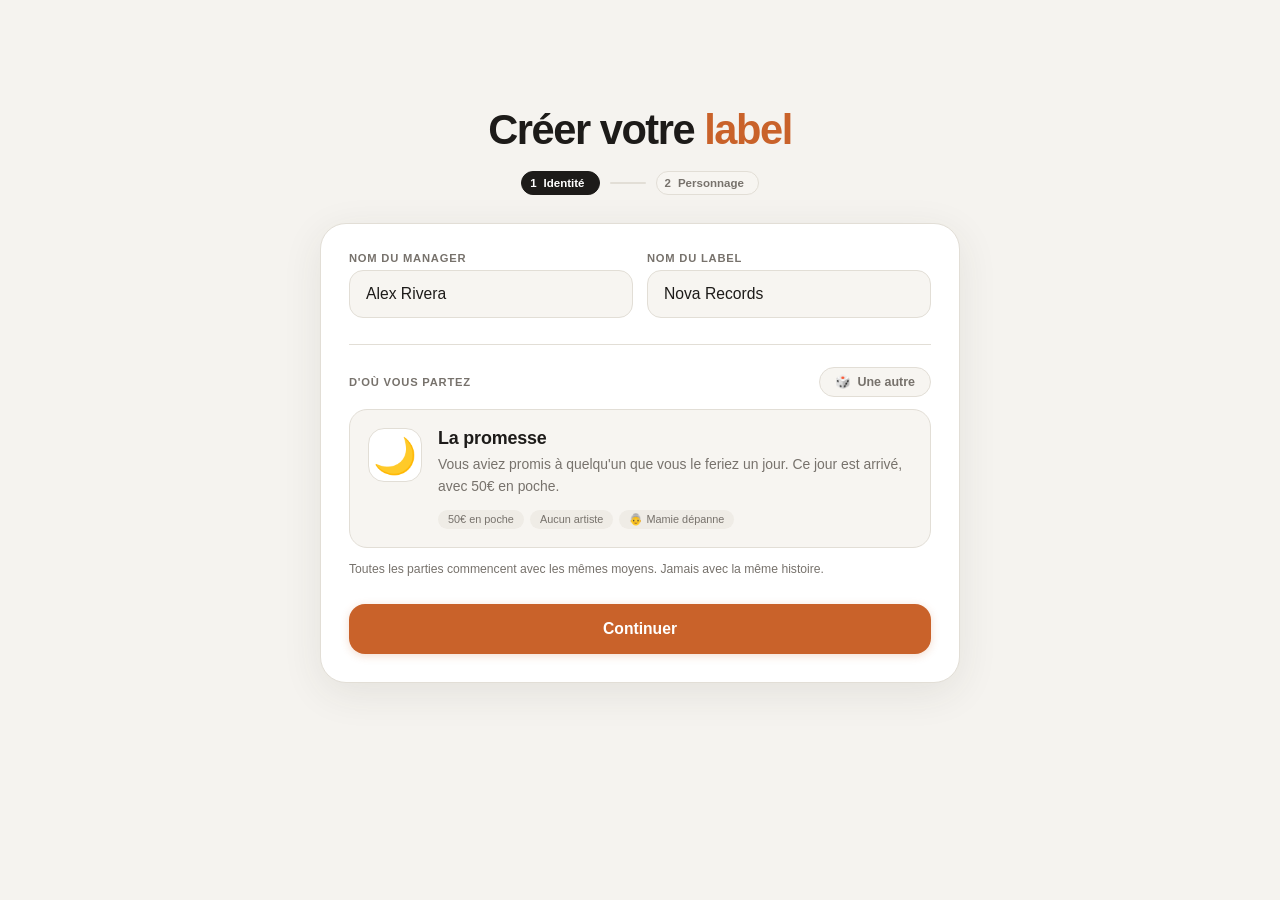
==== commit dbe6cdad: "Reseaux sociaux, sequenceur FL Studio, blocage narratif et recrutement debride - Mandat BLOQUANT : p" ====
--- a/_shot.html
+++ b/_shot.html
@@ -30,6 +30,23 @@
 }
 else S.state.screen = ecran;
 
+if(q.get("sub")){ S.state.labelSub = q.get("sub"); }
+if(q.get("tab")){ S.state.tab = q.get("tab"); }
+if(q.get("artiste")){
+  S.state.signed.push({id:"a1",name:"Kayn",talent:64,potential:72,pop:28,buzz:4,humeur:74,hits:1,flops:0,projets:1,contractRemaining:38,contractChapters:60,relations:{},resting:0,projectsThisSeason:1,beatBonus:0,themesPreferes:[],audienceLockChapters:0,salaire:42});
+  S.state.careerArtistsSigned = 1;
+  S.state.notoriete = 34; S.state.credibilite = 26; S.state.totalStreams = 480000;
+  const soc = await import("./js/engine/social.js");
+  soc.postSortie({title:"Nuit Blanche", artistName:"Kayn", reviews:[
+    {tier:"social", txt:"ce son tourne en boucle depuis 3 jours", src:"X"},
+    {tier:"presse", txt:"Une production soignée qui trahit une vraie ambition.", src:"Les Inrocks", note:7}
+  ]});
+  S.state.releases.push({title:"Nuit Blanche",artistName:"Kayn",fini:false,streams:480000,dailyStreams:900,age:6,decay:.9,totalRevenue:1400,history:[],reviews:[
+    {tier:"presse", txt:"Une production soignée qui trahit une vraie ambition.", src:"Les Inrocks", note:7},
+    {tier:"presse", txt:"On attendait mieux sur la seconde moitié.", src:"Booska-P", note:5}
+  ]});
+  soc.publier("coulisses");
+}
 if(q.get("mandat")){
   const M = await import("./js/engine/mandate.js");
   S.state.chapter = 5;
@@ -41,13 +58,29 @@
 
 R.safeRender();
 
+/* Les mini-jeux (mix, sequenceur) s'accrochent au <body>, pas a #app :
+   on les lance ici et on capture le body entier plutot que #app seul. */
+let captureBody = false;
+if(q.get("qte") === "step"){
+  const { launchStepQTE } = await import("./js/ui/stepqte.js");
+  launchStepQTE({titre:"Nuit Blanche", difficulte:2}, ()=>{});
+  captureBody = true;
+  await new Promise(r=>setTimeout(r, 700));
+}
+if(q.get("qte") === "mix"){
+  const { launchMixQTE } = await import("./js/ui/mixqte.js");
+  launchMixQTE({titre:"Nuit Blanche", difficulte:2}, ()=>{});
+  captureBody = true;
+  await new Promise(r=>setTimeout(r, 700));
+}
+
 /* Le rendu est asynchrone (imports + fetch des JSON), donc une capture
    directe part avant qu'il y ait quoi que ce soit à l'écran. On écrit
    plutôt un instantané statique, que l'on capture ensuite tranquillement. */
 const theme = q.get("theme") || "light";
 const snap = `<!DOCTYPE html><html lang="fr" data-theme="${theme}"><head><meta charset="UTF-8">
 <title>capture</title><link rel="stylesheet" href="style.css"></head><body>
-${document.getElementById("app").outerHTML}
+${captureBody ? document.body.innerHTML : document.getElementById("app").outerHTML}
 </body></html>`;
 fetch("/snap?name=" + encodeURIComponent(q.get("n") || (ecran + "_" + theme)),
       {method:"POST", body:snap});
--- a/style.css
+++ b/style.css
@@ -548,3 +548,197 @@
 @media (prefers-reduced-motion: reduce){
   .mandat.urgent{ animation:none; box-shadow:0 0 0 2px color-mix(in srgb, var(--bad) 25%, transparent); }
 }
+
+/* ============================================================
+   PASTILLE TRÉSORERIE — barre du haut, donc visible sur TOUS les
+   onglets. Reprend le langage arrondi des .icon-btn / .topbar-profile
+   voisins pour ne pas casser la rangée.
+============================================================ */
+.money-chip{
+  display:flex; flex-direction:column; align-items:flex-end;
+  gap:1px; padding:5px 13px;
+  border-radius:999px;
+  background:var(--panel2);
+  border:1px solid var(--border);
+  cursor:pointer;
+  font-family:inherit;
+  line-height:1.15;
+  transition:transform .12s ease, border-color .12s ease;
+}
+.money-chip:hover{ transform:translateY(-1px); border-color:var(--accent); }
+.money-chip.bad{ border-color:var(--bad); }
+.money-chip-val{
+  font-weight:700; font-size:.95rem; color:var(--text);
+  font-variant-numeric:tabular-nums;
+}
+.money-chip.bad .money-chip-val{ color:var(--bad); }
+.money-chip-net{
+  font-size:.66rem; font-variant-numeric:tabular-nums;
+}
+.money-chip-net.good{ color:var(--good); }
+.money-chip-net.bad{ color:var(--bad); }
+.money-chip-net.muted{ color:var(--sub); }
+
+/* Sur petit écran la barre du haut est déjà serrée : on garde le solde,
+   on laisse tomber le flux par épisode. */
+@media (max-width: 720px){
+  .money-chip-net{ display:none; }
+  .money-chip{ padding:8px 12px; }
+}
+
+/* ============================================================
+   SÉQUENCEUR (stepqte.js) — grille de pas façon step sequencer.
+   Les deux variables de largeur sont lues par le JS pour placer la
+   tête de lecture : elles doivent rester ici, en un seul endroit.
+============================================================ */
+.stepqte-bg{
+  position:fixed; inset:0; z-index:120;
+  display:flex; align-items:center; justify-content:center;
+  background:color-mix(in srgb, var(--bg) 82%, transparent);
+  backdrop-filter:blur(6px);
+  animation:stepqteIn .22s ease;
+}
+.stepqte-bg.out{ animation:stepqteOut .22s ease forwards; }
+@keyframes stepqteIn{ from{opacity:0} to{opacity:1} }
+@keyframes stepqteOut{ from{opacity:1} to{opacity:0} }
+
+.stepqte-card{
+  --stepqte-cell:26px;
+  --stepqte-lab-w:104px;
+  background:var(--panel);
+  border:1px solid var(--border);
+  border-radius:var(--radius-lg);
+  box-shadow:0 18px 50px var(--shadow);
+  padding:22px 24px;
+  max-width:min(94vw, 620px);
+}
+.stepqte-title{ font-weight:800; font-size:1.05rem; }
+.stepqte-sub{ color:var(--sub); font-size:.86rem; margin-top:6px; line-height:1.5; }
+
+.stepqte-grid{ position:relative; margin:18px 0 6px; }
+.stepqte-row{ display:flex; align-items:center; gap:8px; margin-bottom:5px; }
+.stepqte-lab{
+  width:var(--stepqte-lab-w); flex:none;
+  font-size:.78rem; font-weight:600; color:var(--sub);
+  white-space:nowrap; overflow:hidden;
+}
+.stepqte-steps{ display:flex; }
+.stepqte-cell{
+  width:var(--stepqte-cell); height:var(--stepqte-cell);
+  flex:none;
+  border:1px solid var(--border);
+  border-radius:5px;
+  margin-right:2px;
+  background:var(--panel2);
+  padding:0; cursor:default;
+  transition:background .1s ease, transform .1s ease;
+}
+/* Repère visuel tous les 4 pas, comme les temps d'une mesure. */
+.stepqte-cell.beat{ border-color:color-mix(in srgb, var(--accent) 45%, var(--border)); }
+.stepqte-grid.saisie .stepqte-cell{ cursor:pointer; }
+.stepqte-grid.saisie .stepqte-cell:hover{ background:var(--chip); }
+.stepqte-cell.on{ background:var(--accent); border-color:var(--accent); }
+.stepqte-cell.flash{ transform:scale(1.22); }
+/* Correction affichée à la fin. */
+.stepqte-cell.juste{ background:var(--good); border-color:var(--good); }
+.stepqte-cell.manque{ background:transparent; border:2px dashed var(--warn); }
+.stepqte-cell.faux{ background:var(--bad); border-color:var(--bad); opacity:.55; }
+
+.stepqte-head{
+  position:absolute; top:0; bottom:5px;
+  width:var(--stepqte-cell);
+  border-radius:5px;
+  background:color-mix(in srgb, var(--accent) 22%, transparent);
+  pointer-events:none;
+  transition:left .05s linear;
+}
+
+.stepqte-foot{
+  display:flex; align-items:center; justify-content:space-between;
+  gap:12px; flex-wrap:wrap; margin-top:14px;
+}
+.stepqte-timer{ font-size:.78rem; color:var(--sub); font-variant-numeric:tabular-nums; }
+.stepqte-actions{ display:flex; gap:8px; }
+
+.stepqte-result{
+  margin-top:12px; text-align:center;
+  opacity:0; max-height:0; overflow:hidden;
+  transition:opacity .25s ease, max-height .25s ease;
+}
+.stepqte-result.show{ opacity:1; max-height:90px; }
+.stepqte-result.good{ color:var(--good); }
+.stepqte-result.bad{ color:var(--bad); }
+
+/* Sous 560 px la grille de 16 pas ne tient plus : cases resserrées. */
+@media (max-width: 560px){
+  .stepqte-card{ --stepqte-cell:17px; --stepqte-lab-w:64px; padding:16px 14px; }
+  .stepqte-lab{ font-size:.68rem; }
+}
+@media (prefers-reduced-motion: reduce){
+  .stepqte-bg, .stepqte-bg.out{ animation:none; }
+  .stepqte-cell.flash{ transform:none; }
+}
+
+/* Mandat BLOQUANT : il occupe seul la colonne narrative, donc il doit
+   se lire comme un mur, pas comme une notification de plus. */
+.mandat.bloquant{
+  border-width:2px;
+  border-left-width:5px;
+  background:color-mix(in srgb, var(--accent) 8%, var(--panel));
+  padding:20px 22px;
+}
+.mandat.bloquant .mandat-titre{ font-size:1.15rem; margin-top:10px; }
+.mandat.bloquant .mandat-texte{ font-size:.95rem; }
+.mandat.bloquant .mandat-cta{ margin-top:16px; padding:13px; font-size:1rem; }
+.mandat-note{
+  margin-top:10px; text-align:center;
+  font-size:.74rem; color:var(--sub); font-style:italic;
+}
+
+/* ============================================================
+   RÉSEAUX SOCIAUX — audience, fil, revue de presse.
+============================================================ */
+.social-count{
+  font-size:2.4rem; font-weight:800; line-height:1.1;
+  margin-top:10px; color:var(--accent);
+  font-variant-numeric:tabular-nums;
+}
+
+.social-feed{
+  display:flex; flex-direction:column; gap:10px;
+  max-height:520px; overflow-y:auto;
+  margin-top:10px; padding-right:4px;
+}
+
+.social-post, .social-presse{
+  border:1px solid var(--border);
+  border-left:3px solid var(--border);
+  border-radius:var(--radius-sm);
+  background:var(--panel2);
+  padding:11px 13px;
+}
+.social-post.hit{ border-left-color:var(--good); }
+.social-post.flop{ border-left-color:var(--bad); }
+
+.social-post-head{ display:flex; justify-content:space-between; align-items:baseline; gap:8px; }
+.social-post-auteur{ font-weight:700; font-size:.86rem; }
+.social-post-texte{ font-size:.88rem; line-height:1.5; margin-top:5px; }
+.social-post-cite{
+  margin-top:7px; padding-left:9px;
+  border-left:2px solid var(--accent);
+  font-size:.82rem; font-style:italic; color:var(--sub);
+}
+.social-post-res{ margin-top:6px; font-size:.82rem; font-weight:600; }
+.social-post-res.good{ color:var(--good); }
+.social-post-res.bad{ color:var(--bad); }
+.social-post-pied{
+  display:flex; justify-content:space-between; gap:8px;
+  margin-top:8px; padding-top:7px;
+  border-top:1px solid var(--border);
+}
+
+.social-presse-src{ font-weight:700; font-size:.84rem; }
+
+@media (max-width: 900px){
+  .social-feed{ max-height:none; }
+}
--- a/style.css
+++ b/style.css
@@ -548,3 +548,197 @@
 @media (prefers-reduced-motion: reduce){
   .mandat.urgent{ animation:none; box-shadow:0 0 0 2px color-mix(in srgb, var(--bad) 25%, transparent); }
 }
+
+/* ============================================================
+   PASTILLE TRÉSORERIE — barre du haut, donc visible sur TOUS les
+   onglets. Reprend le langage arrondi des .icon-btn / .topbar-profile
+   voisins pour ne pas casser la rangée.
+============================================================ */
+.money-chip{
+  display:flex; flex-direction:column; align-items:flex-end;
+  gap:1px; padding:5px 13px;
+  border-radius:999px;
+  background:var(--panel2);
+  border:1px solid var(--border);
+  cursor:pointer;
+  font-family:inherit;
+  line-height:1.15;
+  transition:transform .12s ease, border-color .12s ease;
+}
+.money-chip:hover{ transform:translateY(-1px); border-color:var(--accent); }
+.money-chip.bad{ border-color:var(--bad); }
+.money-chip-val{
+  font-weight:700; font-size:.95rem; color:var(--text);
+  font-variant-numeric:tabular-nums;
+}
+.money-chip.bad .money-chip-val{ color:var(--bad); }
+.money-chip-net{
+  font-size:.66rem; font-variant-numeric:tabular-nums;
+}
+.money-chip-net.good{ color:var(--good); }
+.money-chip-net.bad{ color:var(--bad); }
+.money-chip-net.muted{ color:var(--sub); }
+
+/* Sur petit écran la barre du haut est déjà serrée : on garde le solde,
+   on laisse tomber le flux par épisode. */
+@media (max-width: 720px){
+  .money-chip-net{ display:none; }
+  .money-chip{ padding:8px 12px; }
+}
+
+/* ============================================================
+   SÉQUENCEUR (stepqte.js) — grille de pas façon step sequencer.
+   Les deux variables de largeur sont lues par le JS pour placer la
+   tête de lecture : elles doivent rester ici, en un seul endroit.
+============================================================ */
+.stepqte-bg{
+  position:fixed; inset:0; z-index:120;
+  display:flex; align-items:center; justify-content:center;
+  background:color-mix(in srgb, var(--bg) 82%, transparent);
+  backdrop-filter:blur(6px);
+  animation:stepqteIn .22s ease;
+}
+.stepqte-bg.out{ animation:stepqteOut .22s ease forwards; }
+@keyframes stepqteIn{ from{opacity:0} to{opacity:1} }
+@keyframes stepqteOut{ from{opacity:1} to{opacity:0} }
+
+.stepqte-card{
+  --stepqte-cell:26px;
+  --stepqte-lab-w:104px;
+  background:var(--panel);
+  border:1px solid var(--border);
+  border-radius:var(--radius-lg);
+  box-shadow:0 18px 50px var(--shadow);
+  padding:22px 24px;
+  max-width:min(94vw, 620px);
+}
+.stepqte-title{ font-weight:800; font-size:1.05rem; }
+.stepqte-sub{ color:var(--sub); font-size:.86rem; margin-top:6px; line-height:1.5; }
+
+.stepqte-grid{ position:relative; margin:18px 0 6px; }
+.stepqte-row{ display:flex; align-items:center; gap:8px; margin-bottom:5px; }
+.stepqte-lab{
+  width:var(--stepqte-lab-w); flex:none;
+  font-size:.78rem; font-weight:600; color:var(--sub);
+  white-space:nowrap; overflow:hidden;
+}
+.stepqte-steps{ display:flex; }
+.stepqte-cell{
+  width:var(--stepqte-cell); height:var(--stepqte-cell);
+  flex:none;
+  border:1px solid var(--border);
+  border-radius:5px;
+  margin-right:2px;
+  background:var(--panel2);
+  padding:0; cursor:default;
+  transition:background .1s ease, transform .1s ease;
+}
+/* Repère visuel tous les 4 pas, comme les temps d'une mesure. */
+.stepqte-cell.beat{ border-color:color-mix(in srgb, var(--accent) 45%, var(--border)); }
+.stepqte-grid.saisie .stepqte-cell{ cursor:pointer; }
+.stepqte-grid.saisie .stepqte-cell:hover{ background:var(--chip); }
+.stepqte-cell.on{ background:var(--accent); border-color:var(--accent); }
+.stepqte-cell.flash{ transform:scale(1.22); }
+/* Correction affichée à la fin. */
+.stepqte-cell.juste{ background:var(--good); border-color:var(--good); }
+.stepqte-cell.manque{ background:transparent; border:2px dashed var(--warn); }
+.stepqte-cell.faux{ background:var(--bad); border-color:var(--bad); opacity:.55; }
+
+.stepqte-head{
+  position:absolute; top:0; bottom:5px;
+  width:var(--stepqte-cell);
+  border-radius:5px;
+  background:color-mix(in srgb, var(--accent) 22%, transparent);
+  pointer-events:none;
+  transition:left .05s linear;
+}
+
+.stepqte-foot{
+  display:flex; align-items:center; justify-content:space-between;
+  gap:12px; flex-wrap:wrap; margin-top:14px;
+}
+.stepqte-timer{ font-size:.78rem; color:var(--sub); font-variant-numeric:tabular-nums; }
+.stepqte-actions{ display:flex; gap:8px; }
+
+.stepqte-result{
+  margin-top:12px; text-align:center;
+  opacity:0; max-height:0; overflow:hidden;
+  transition:opacity .25s ease, max-height .25s ease;
+}
+.stepqte-result.show{ opacity:1; max-height:90px; }
+.stepqte-result.good{ color:var(--good); }
+.stepqte-result.bad{ color:var(--bad); }
+
+/* Sous 560 px la grille de 16 pas ne tient plus : cases resserrées. */
+@media (max-width: 560px){
+  .stepqte-card{ --stepqte-cell:17px; --stepqte-lab-w:64px; padding:16px 14px; }
+  .stepqte-lab{ font-size:.68rem; }
+}
+@media (prefers-reduced-motion: reduce){
+  .stepqte-bg, .stepqte-bg.out{ animation:none; }
+  .stepqte-cell.flash{ transform:none; }
+}
+
+/* Mandat BLOQUANT : il occupe seul la colonne narrative, donc il doit
+   se lire comme un mur, pas comme une notification de plus. */
+.mandat.bloquant{
+  border-width:2px;
+  border-left-width:5px;
+  background:color-mix(in srgb, var(--accent) 8%, var(--panel));
+  padding:20px 22px;
+}
+.mandat.bloquant .mandat-titre{ font-size:1.15rem; margin-top:10px; }
+.mandat.bloquant .mandat-texte{ font-size:.95rem; }
+.mandat.bloquant .mandat-cta{ margin-top:16px; padding:13px; font-size:1rem; }
+.mandat-note{
+  margin-top:10px; text-align:center;
+  font-size:.74rem; color:var(--sub); font-style:italic;
+}
+
+/* ============================================================
+   RÉSEAUX SOCIAUX — audience, fil, revue de presse.
+============================================================ */
+.social-count{
+  font-size:2.4rem; font-weight:800; line-height:1.1;
+  margin-top:10px; color:var(--accent);
+  font-variant-numeric:tabular-nums;
+}
+
+.social-feed{
+  display:flex; flex-direction:column; gap:10px;
+  max-height:520px; overflow-y:auto;
+  margin-top:10px; padding-right:4px;
+}
+
+.social-post, .social-presse{
+  border:1px solid var(--border);
+  border-left:3px solid var(--border);
+  border-radius:var(--radius-sm);
+  background:var(--panel2);
+  padding:11px 13px;
+}
+.social-post.hit{ border-left-color:var(--good); }
+.social-post.flop{ border-left-color:var(--bad); }
+
+.social-post-head{ display:flex; justify-content:space-between; align-items:baseline; gap:8px; }
+.social-post-auteur{ font-weight:700; font-size:.86rem; }
+.social-post-texte{ font-size:.88rem; line-height:1.5; margin-top:5px; }
+.social-post-cite{
+  margin-top:7px; padding-left:9px;
+  border-left:2px solid var(--accent);
+  font-size:.82rem; font-style:italic; color:var(--sub);
+}
+.social-post-res{ margin-top:6px; font-size:.82rem; font-weight:600; }
+.social-post-res.good{ color:var(--good); }
+.social-post-res.bad{ color:var(--bad); }
+.social-post-pied{
+  display:flex; justify-content:space-between; gap:8px;
+  margin-top:8px; padding-top:7px;
+  border-top:1px solid var(--border);
+}
+
+.social-presse-src{ font-weight:700; font-size:.84rem; }
+
+@media (max-width: 900px){
+  .social-feed{ max-height:none; }
+}
